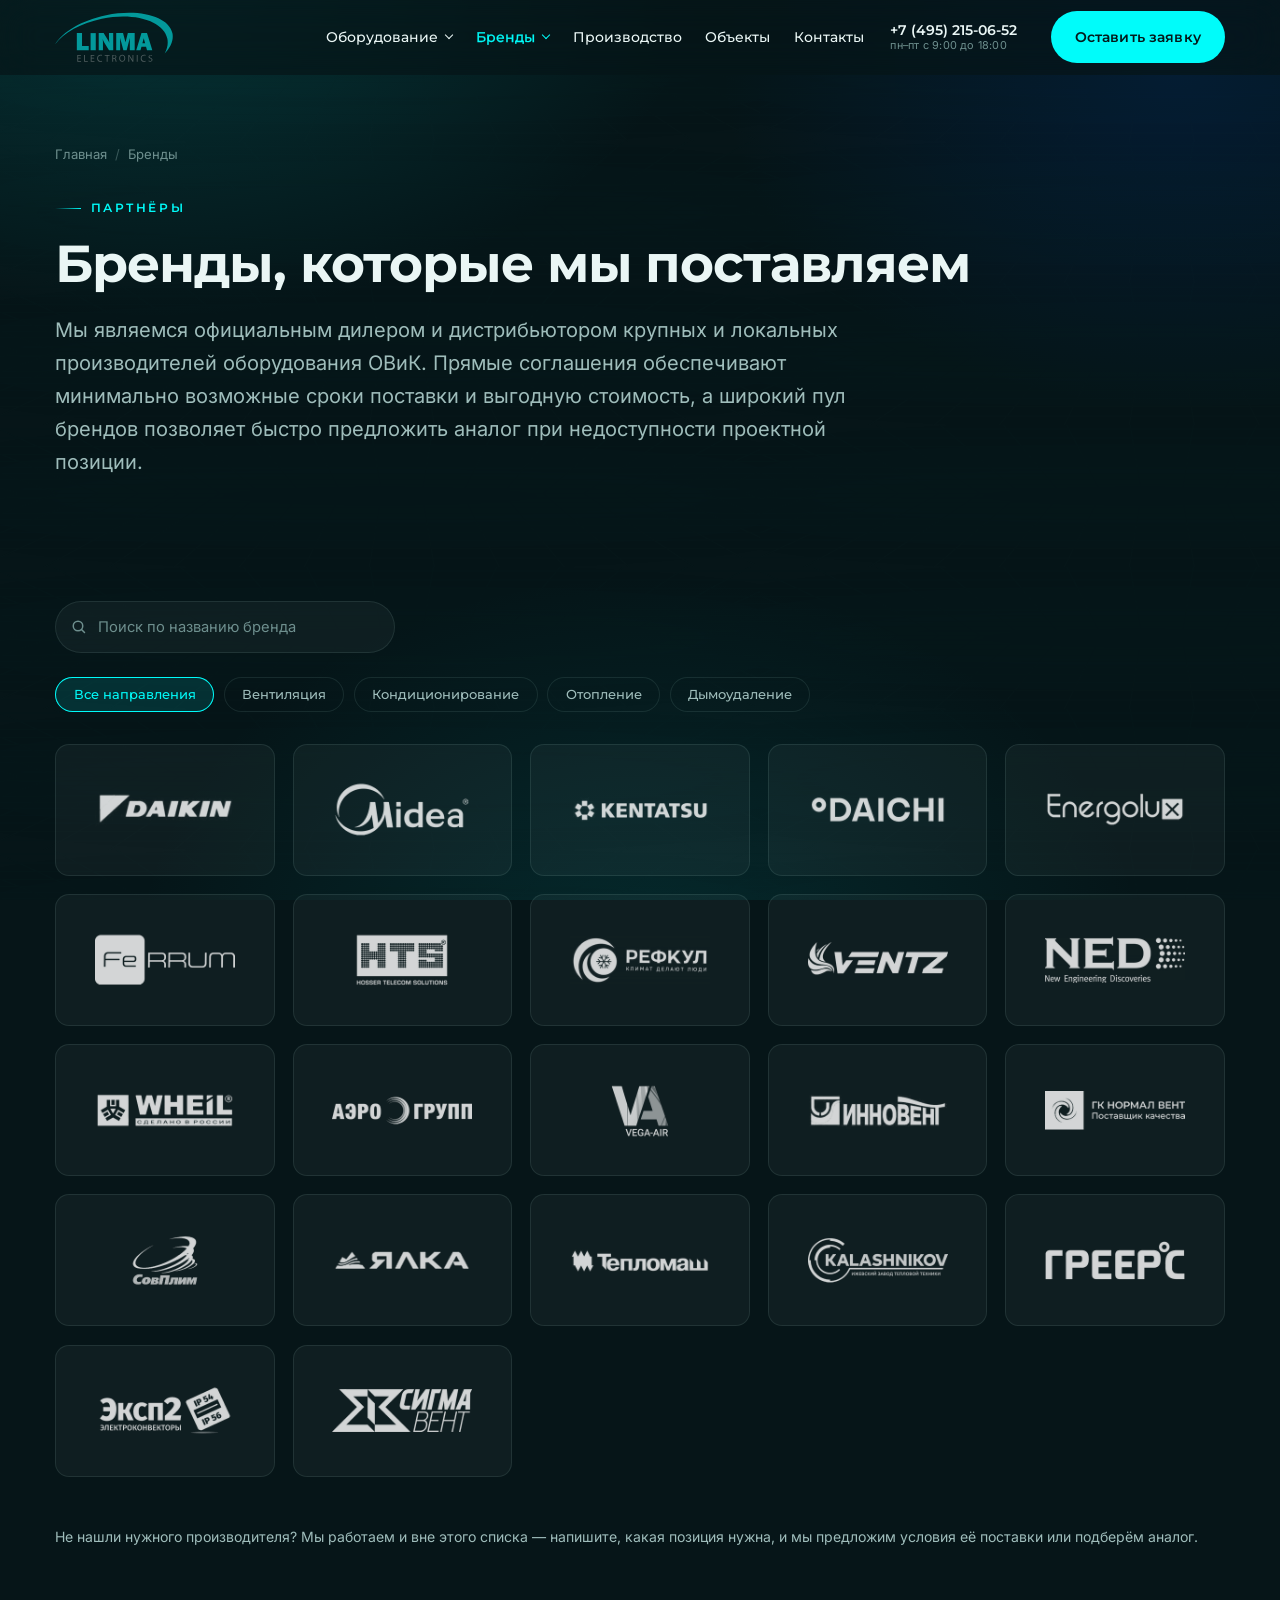
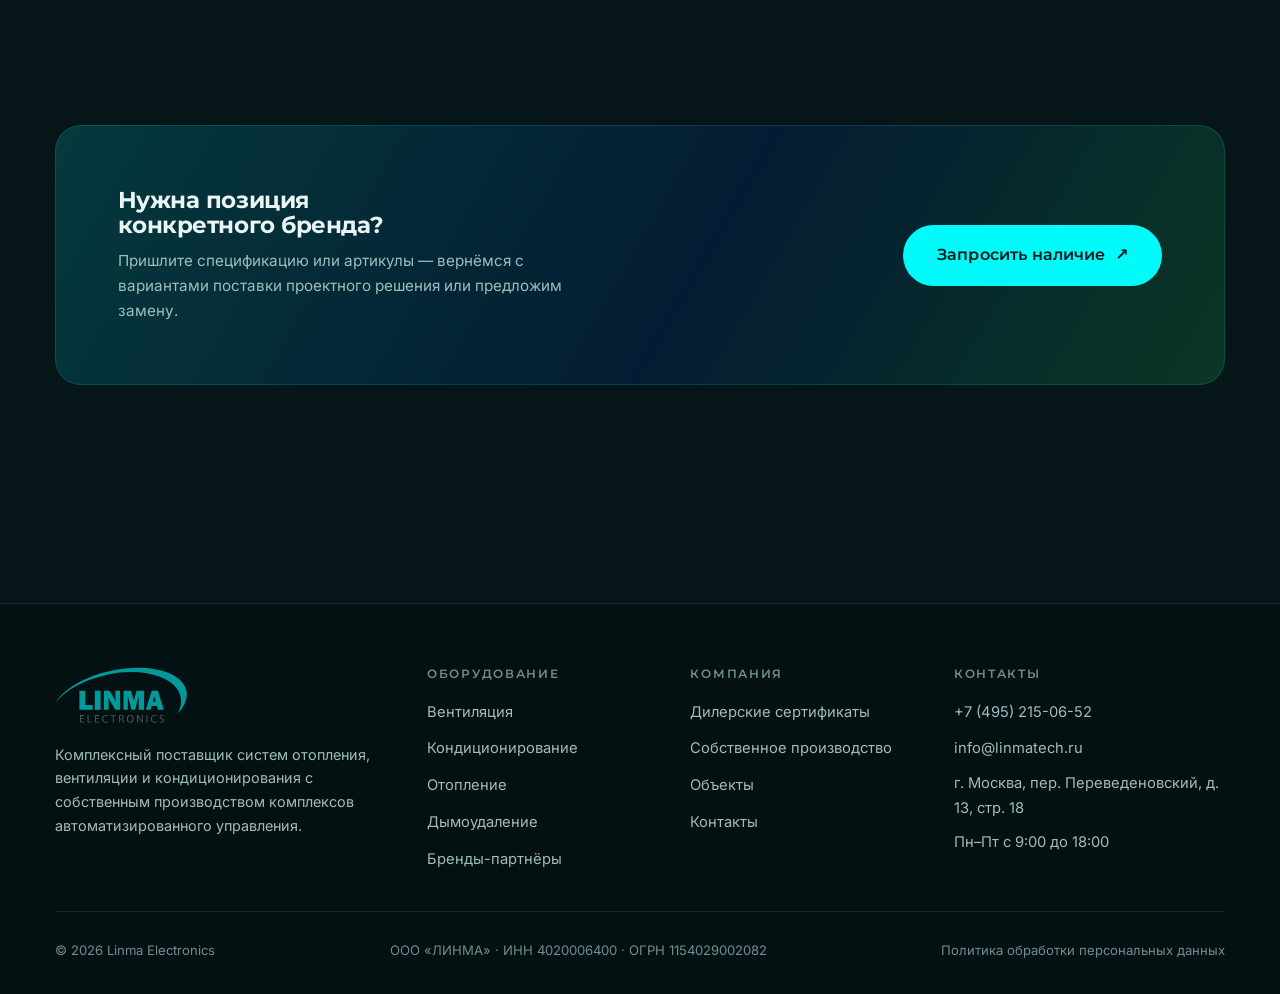
==== brands.html @ 338c271c "Статическая версия сайта Linma Electronics Сайт комплексного поставщика систем ОВиК: 12 страниц на ч" ====
<!DOCTYPE html>
<html lang="ru">
<head>
<meta charset="UTF-8">
<meta name="viewport" content="width=device-width, initial-scale=1">
<title>Бренды-партнёры — Linma Electronics</title>
<meta name="description" content="Бренды производителей оборудования отопления, вентиляции и кондиционирования, которые поставляет Linma Electronics. Прямые дистрибьюторские и дилерские соглашения, подбор аналогов.">
<meta property="og:type" content="website">
<meta property="og:title" content="Бренды-партнёры — Linma Electronics">
<meta property="og:description" content="Бренды производителей оборудования отопления, вентиляции и кондиционирования, которые поставляет Linma Electronics. Прямые дистрибьюторские и дилерские соглашения, подбор аналогов.">
<meta property="og:locale" content="ru_RU">
<link rel="canonical" href="https://linmatech.ru/brands.html">
<meta name="robots" content="index, follow, noimageindex, max-snippet:-1">
<meta name="theme-color" content="#061518">
<meta property="og:url" content="https://linmatech.ru/brands.html">
<meta property="og:site_name" content="Linma Electronics">
<meta name="twitter:card" content="summary">
<meta name="twitter:title" content="Бренды-партнёры — Linma Electronics">
<meta name="twitter:description" content="Бренды производителей оборудования отопления, вентиляции и кондиционирования, которые поставляет Linma Electronics. Прямые дистрибьюторские и дилерские соглашения, подбор аналогов.">
<link rel="icon" href="assets/img/linma-logo.svg" type="image/svg+xml">
<link rel="icon" href="assets/img/favicon-32x32.png" sizes="32x32" type="image/png">
<link rel="apple-touch-icon" href="assets/img/favicon-180x180.png">
<!-- Шрифты лежат на самом сайте: при загрузке со сторонних серверов
     страница успевала отрисоваться системным шрифтом и меню прыгало
     на 67px, когда фирменный доезжал. -->
<link rel="stylesheet" href="assets/css/fonts.css">
<link rel="stylesheet" href="assets/css/main.css">
</head>
<body data-page="brands">

<a class="skip-link" href="#main">К основному содержимому</a>

<header class="site-header">
  <div class="container header-inner">
    <a class="logo" href="index.html" aria-label="Linma Electronics — на главную">
      <img src="assets/img/linma-logo.svg" alt="Linma Electronics" width="118" height="51">
    </a>

    <nav class="nav" id="nav" aria-label="Основная навигация">
      <ul class="nav-list">
        <li class="nav-item nav-item--has-menu" data-nav="equipment ventilation conditioning heating smoke">
          <a class="nav-link" href="equipment.html">Оборудование</a>
          <div class="submenu">
            <a href="ventilation.html"><span class="num">01</span> Вентиляция</a>
            <a href="conditioning.html"><span class="num">02</span> Кондиционирование</a>
            <a href="heating.html"><span class="num">03</span> Отопление</a>
            <a href="smoke.html"><span class="num">04</span> Дымоудаление</a>
          </div>
        </li>
        <li class="nav-item nav-item--has-menu" data-nav="brands certificates">
          <a class="nav-link" href="brands.html">Бренды</a>
          <div class="submenu">
            <a href="brands.html">Бренды-партнёры</a>
            <a href="certificates.html">Дилерские сертификаты</a>
          </div>
        </li>
        <li class="nav-item" data-nav="production"><a class="nav-link" href="production.html">Производство</a></li>
        <li class="nav-item" data-nav="projects"><a class="nav-link" href="projects.html">Объекты</a></li>
        <li class="nav-item" data-nav="contacts"><a class="nav-link" href="contacts.html">Контакты</a></li>
      </ul>
      <div class="nav-mobile-cta">
        <a class="btn btn--block" href="contacts.html#request">Оставить заявку</a>
        <a class="btn btn--ghost btn--block" href="tel:+74952150652">+7 (495) 215-06-52</a>
      </div>
    </nav>

    <div class="header-actions">
      <a class="header-phone" href="tel:+74952150652">
        <span>+7 (495) 215-06-52</span>
        <small>пн–пт с&nbsp;9:00 до&nbsp;18:00</small>
      </a>
      <a class="btn" href="contacts.html#request">Оставить заявку</a>
      <button class="burger" type="button" aria-label="Открыть меню" aria-expanded="false" aria-controls="nav">
        <span></span><span></span><span></span>
      </button>
    </div>
  </div>
</header>

<main id="main">
  <section class="page-hero">
    <div class="container">
      <nav class="breadcrumbs" aria-label="Хлебные крошки">
        <ol>
          <li><a href="index.html">Главная</a></li>
          <li>Бренды</li>
        </ol>
      </nav>

      <p class="eyebrow" data-reveal>Партнёры</p>
      <h1 data-reveal="60">Бренды, которые мы поставляем</h1>
      <p class="lead" data-reveal="120">
        Мы являемся официальным дилером и дистрибьютором крупных и локальных
        производителей оборудования ОВиК. Прямые соглашения обеспечивают
        минимально возможные сроки поставки и выгодную стоимость, а широкий пул брендов
        позволяет быстро предложить аналог при недоступности проектной позиции.
      </p>
    </div>
  </section>

  <section class="section section--tight">
    <div class="container">
      <div class="search-field" data-reveal>
        <svg width="16" height="16" viewBox="0 0 16 16" fill="none" aria-hidden="true">
          <circle cx="7" cy="7" r="4.75" stroke="currentColor" stroke-width="1.5"/>
          <path d="m10.5 10.5 3 3" stroke="currentColor" stroke-width="1.5" stroke-linecap="round"/>
        </svg>
        <input type="search" placeholder="Поиск по названию бренда" aria-label="Поиск по названию бренда" data-brand-search>
      </div>

      <div class="filters" data-brand-filters data-reveal role="group" aria-label="Фильтр по направлениям"></div>

      <!-- Счётчик найденных брендов убран. Разметку под него скрипт больше
           не находит и молча пропускает: если счётчик когда-нибудь понадобится,
           достаточно вернуть сюда <strong data-brand-count>, править main.js
           не нужно. -->
      <div class="brands-grid" data-brands-grid data-reveal></div>

      <p class="text-muted mt-lg" style="font-size:.88rem;">
        Не нашли нужного производителя? Мы работаем и вне этого списка — напишите,
        какая позиция нужна, и мы предложим условия её поставки или подберём аналог.
      </p>
    </div>
  </section>

  <section class="section">
    <div class="container">
      <div class="cta-band" data-reveal>
        <div class="inner">
          <div>
            <h2>Нужна позиция конкретного бренда?</h2>
            <p>Пришлите спецификацию или артикулы — вернёмся с вариантами поставки проектного решения или предложим замену.</p>
          </div>
          <a class="btn btn--lg" href="contacts.html#request">Запросить наличие <span class="arrow">↗</span></a>
        </div>
      </div>
    </div>
  </section>

</main>

<footer class="site-footer">
  <div class="container">
    <div class="footer-grid">
      <div class="footer-brand">
        <img src="assets/img/linma-logo.svg" alt="Linma Electronics" width="132" height="57">
        <p>Комплексный поставщик систем отопления, вентиляции и кондиционирования с собственным производством комплексов автоматизированного управления.</p>
      </div>

      <div class="footer-col">
        <h4>Оборудование</h4>
        <ul>
          <li><a href="ventilation.html">Вентиляция</a></li>
          <li><a href="conditioning.html">Кондиционирование</a></li>
          <li><a href="heating.html">Отопление</a></li>
          <li><a href="smoke.html">Дымоудаление</a></li>
          <li><a href="brands.html">Бренды-партнёры</a></li>
        </ul>
      </div>

      <div class="footer-col">
        <h4>Компания</h4>
        <ul>
          <li><a href="certificates.html">Дилерские сертификаты</a></li>
          <li><a href="production.html">Собственное производство</a></li>
          <li><a href="projects.html">Объекты</a></li>
          <li><a href="contacts.html">Контакты</a></li>
        </ul>
      </div>

      <div class="footer-col">
        <h4>Контакты</h4>
        <ul>
          <li><a href="tel:+74952150652">+7 (495) 215-06-52</a></li>
          <li><a href="mailto:info@linmatech.ru">info@linmatech.ru</a></li>
          <li class="text-muted" style="font-size:.92rem;">г. Москва, пер. Переведеновский, д. 13, стр. 18</li>
          <li class="text-muted" style="font-size:.92rem;">Пн–Пт с&nbsp;9:00 до&nbsp;18:00</li>
        </ul>
      </div>
    </div>

    <div class="footer-bottom">
      <span>© <span data-year>2026</span> Linma Electronics</span>
      <span>ООО «ЛИНМА» · ИНН 4020006400 · ОГРН 1154029002082</span>
      <a href="privacy.html">Политика обработки персональных данных</a>
    </div>
  </div>
</footer>

<script src="assets/js/brands.js"></script>
<script src="assets/js/main.js" defer></script>
</body>
</html>
---- assets/css/fonts.css ----
/* ==========================================================================
   ФИРМЕННЫЕ ШРИФТЫ — на самом сайте, ничего не грузится со стороны.

   Начертания, которыми набран весь видимый при загрузке текст — меню,
   заголовки, основной текст, телефон в шапке, — вшиты прямо сюда, в base64.
   Они приходят вместе со стилями, которые браузер и так ждёт перед первой
   отрисовкой. Поэтому запасной шрифт в кадре не появляется вовсе: нечему
   мигать и нечему менять размер.

   Остальные начертания остаются отдельными файлами: их текст лежит ниже
   первого экрана, и к моменту прокрутки шрифты уже загружены.

   Файл поэтому большой (около 290 КБ). Это осознанный размен: один запрос,
   который браузер всё равно делает, вместо семи отдельных и заметной
   подмены шрифта на глазах у посетителя.

   Вшито семь начертаний: Montserrat 500/600/700 кириллица (меню, кнопки,
   заголовки), Montserrat 600/700 латиница (цифры телефона и номера
   разделов 01–04), Inter 400 кириллица и латиница (весь основной текст).
   ========================================================================== */

/* Inter 400 · cyrillic-ext */
@font-face {
  font-family: 'Inter';
  font-style: normal;
  font-weight: 400;
  font-display: swap;
  src: url('../fonts/inter-400-cyrillic-ext.woff2') format('woff2');
  unicode-range: U+0460-052F, U+1C80-1C8A, U+20B4, U+2DE0-2DFF, U+A640-A69F, U+FE2E-FE2F;
}

/* Inter 400 · cyrillic */
@font-face {
  font-family: 'Inter';
  font-style: normal;
  font-weight: 400;
  font-display: swap;
  src: url([data-uri]) format('woff2');
  unicode-range: U+0301, U+0400-045F, U+0490-0491, U+04B0-04B1, U+2116;
}

/* Inter 400 · latin-ext */
@font-face {
  font-family: 'Inter';
  font-style: normal;
  font-weight: 400;
  font-display: swap;
  src: url('../fonts/inter-400-latin-ext.woff2') format('woff2');
  unicode-range: U+0100-02BA, U+02BD-02C5, U+02C7-02CC, U+02CE-02D7, U+02DD-02FF, U+0304, U+0308, U+0329, U+1D00-1DBF, U+1E00-1E9F, U+1EF2-1EFF, U+2020, U+20A0-20AB, U+20AD-20C0, U+2113, U+2C60-2C7F, U+A720-A7FF;
}

/* Inter 400 · latin */
@font-face {
  font-family: 'Inter';
  font-style: normal;
  font-weight: 400;
  font-display: swap;
  src: url([data-uri]) format('woff2');
  unicode-range: U+0000-00FF, U+0131, U+0152-0153, U+02BB-02BC, U+02C6, U+02DA, U+02DC, U+0304, U+0308, U+0329, U+2000-206F, U+20AC, U+2122, U+2191, U+2193, U+2212, U+2215, U+FEFF, U+FFFD;
}

/* Inter 500 · cyrillic-ext */
@font-face {
  font-family: 'Inter';
  font-style: normal;
  font-weight: 500;
  font-display: swap;
  src: url('../fonts/inter-500-cyrillic-ext.woff2') format('woff2');
  unicode-range: U+0460-052F, U+1C80-1C8A, U+20B4, U+2DE0-2DFF, U+A640-A69F, U+FE2E-FE2F;
}

/* Inter 500 · cyrillic */
@font-face {
  font-family: 'Inter';
  font-style: normal;
  font-weight: 500;
  font-display: swap;
  src: url('../fonts/inter-500-cyrillic.woff2') format('woff2');
  unicode-range: U+0301, U+0400-045F, U+0490-0491, U+04B0-04B1, U+2116;
}

/* Inter 500 · latin-ext */
@font-face {
  font-family: 'Inter';
  font-style: normal;
  font-weight: 500;
  font-display: swap;
  src: url('../fonts/inter-500-latin-ext.woff2') format('woff2');
  unicode-range: U+0100-02BA, U+02BD-02C5, U+02C7-02CC, U+02CE-02D7, U+02DD-02FF, U+0304, U+0308, U+0329, U+1D00-1DBF, U+1E00-1E9F, U+1EF2-1EFF, U+2020, U+20A0-20AB, U+20AD-20C0, U+2113, U+2C60-2C7F, U+A720-A7FF;
}

/* Inter 500 · latin */
@font-face {
  font-family: 'Inter';
  font-style: normal;
  font-weight: 500;
  font-display: swap;
  src: url('../fonts/inter-500-latin.woff2') format('woff2');
  unicode-range: U+0000-00FF, U+0131, U+0152-0153, U+02BB-02BC, U+02C6, U+02DA, U+02DC, U+0304, U+0308, U+0329, U+2000-206F, U+20AC, U+2122, U+2191, U+2193, U+2212, U+2215, U+FEFF, U+FFFD;
}

/* Inter 600 · cyrillic-ext */
@font-face {
  font-family: 'Inter';
  font-style: normal;
  font-weight: 600;
  font-display: swap;
  src: url('../fonts/inter-600-cyrillic-ext.woff2') format('woff2');
  unicode-range: U+0460-052F, U+1C80-1C8A, U+20B4, U+2DE0-2DFF, U+A640-A69F, U+FE2E-FE2F;
}

/* Inter 600 · cyrillic */
@font-face {
  font-family: 'Inter';
  font-style: normal;
  font-weight: 600;
  font-display: swap;
  src: url('../fonts/inter-600-cyrillic.woff2') format('woff2');
  unicode-range: U+0301, U+0400-045F, U+0490-0491, U+04B0-04B1, U+2116;
}

/* Inter 600 · latin-ext */
@font-face {
  font-family: 'Inter';
  font-style: normal;
  font-weight: 600;
  font-display: swap;
  src: url('../fonts/inter-600-latin-ext.woff2') format('woff2');
  unicode-range: U+0100-02BA, U+02BD-02C5, U+02C7-02CC, U+02CE-02D7, U+02DD-02FF, U+0304, U+0308, U+0329, U+1D00-1DBF, U+1E00-1E9F, U+1EF2-1EFF, U+2020, U+20A0-20AB, U+20AD-20C0, U+2113, U+2C60-2C7F, U+A720-A7FF;
}

/* Inter 600 · latin */
@font-face {
  font-family: 'Inter';
  font-style: normal;
  font-weight: 600;
  font-display: swap;
  src: url('../fonts/inter-600-latin.woff2') format('woff2');
  unicode-range: U+0000-00FF, U+0131, U+0152-0153, U+02BB-02BC, U+02C6, U+02DA, U+02DC, U+0304, U+0308, U+0329, U+2000-206F, U+20AC, U+2122, U+2191, U+2193, U+2212, U+2215, U+FEFF, U+FFFD;
}

/* Montserrat 500 · cyrillic-ext */
@font-face {
  font-family: 'Montserrat';
  font-style: normal;
  font-weight: 500;
  font-display: swap;
  src: url('../fonts/montserrat-500-cyrillic-ext.woff2') format('woff2');
  unicode-range: U+0460-052F, U+1C80-1C8A, U+20B4, U+2DE0-2DFF, U+A640-A69F, U+FE2E-FE2F;
}

/* Montserrat 500 · cyrillic */
@font-face {
  font-family: 'Montserrat';
  font-style: normal;
  font-weight: 500;
  font-display: swap;
  src: url([data-uri]) format('woff2');
  unicode-range: U+0301, U+0400-045F, U+0490-0491, U+04B0-04B1, U+2116;
}

/* Montserrat 500 · latin-ext */
@font-face {
  font-family: 'Montserrat';
  font-style: normal;
  font-weight: 500;
  font-display: swap;
  src: url('../fonts/montserrat-500-latin-ext.woff2') format('woff2');
  unicode-range: U+0100-02BA, U+02BD-02C5, U+02C7-02CC, U+02CE-02D7, U+02DD-02FF, U+0304, U+0308, U+0329, U+1D00-1DBF, U+1E00-1E9F, U+1EF2-1EFF, U+2020, U+20A0-20AB, U+20AD-20C0, U+2113, U+2C60-2C7F, U+A720-A7FF;
}

/* Montserrat 500 · latin */
@font-face {
  font-family: 'Montserrat';
  font-style: normal;
  font-weight: 500;
  font-display: swap;
  src: url('../fonts/montserrat-500-latin.woff2') format('woff2');
  unicode-range: U+0000-00FF, U+0131, U+0152-0153, U+02BB-02BC, U+02C6, U+02DA, U+02DC, U+0304, U+0308, U+0329, U+2000-206F, U+20AC, U+2122, U+2191, U+2193, U+2212, U+2215, U+FEFF, U+FFFD;
}

/* Montserrat 600 · cyrillic-ext */
@font-face {
  font-family: 'Montserrat';
  font-style: normal;
  font-weight: 600;
  font-display: swap;
  src: url('../fonts/montserrat-600-cyrillic-ext.woff2') format('woff2');
  unicode-range: U+0460-052F, U+1C80-1C8A, U+20B4, U+2DE0-2DFF, U+A640-A69F, U+FE2E-FE2F;
}

/* Montserrat 600 · cyrillic */
@font-face {
  font-family: 'Montserrat';
  font-style: normal;
  font-weight: 600;
  font-display: swap;
  src: url([data-uri]) format('woff2');
  unicode-range: U+0301, U+0400-045F, U+0490-0491, U+04B0-04B1, U+2116;
}

/* Montserrat 600 · latin-ext */
@font-face {
  font-family: 'Montserrat';
  font-style: normal;
  font-weight: 600;
  font-display: swap;
  src: url('../fonts/montserrat-600-latin-ext.woff2') format('woff2');
  unicode-range: U+0100-02BA, U+02BD-02C5, U+02C7-02CC, U+02CE-02D7, U+02DD-02FF, U+0304, U+0308, U+0329, U+1D00-1DBF, U+1E00-1E9F, U+1EF2-1EFF, U+2020, U+20A0-20AB, U+20AD-20C0, U+2113, U+2C60-2C7F, U+A720-A7FF;
}

/* Montserrat 600 · latin */
@font-face {
  font-family: 'Montserrat';
  font-style: normal;
  font-weight: 600;
  font-display: swap;
  src: url([data-uri]) format('woff2');
  unicode-range: U+0000-00FF, U+0131, U+0152-0153, U+02BB-02BC, U+02C6, U+02DA, U+02DC, U+0304, U+0308, U+0329, U+2000-206F, U+20AC, U+2122, U+2191, U+2193, U+2212, U+2215, U+FEFF, U+FFFD;
}

/* Montserrat 700 · cyrillic-ext */
@font-face {
  font-family: 'Montserrat';
  font-style: normal;
  font-weight: 700;
  font-display: swap;
  src: url('../fonts/montserrat-700-cyrillic-ext.woff2') format('woff2');
  unicode-range: U+0460-052F, U+1C80-1C8A, U+20B4, U+2DE0-2DFF, U+A640-A69F, U+FE2E-FE2F;
}

/* Montserrat 700 · cyrillic */
@font-face {
  font-family: 'Montserrat';
  font-style: normal;
  font-weight: 700;
  font-display: swap;
  src: url([data-uri]) format('woff2');
  unicode-range: U+0301, U+0400-045F, U+0490-0491, U+04B0-04B1, U+2116;
}

/* Montserrat 700 · latin-ext */
@font-face {
  font-family: 'Montserrat';
  font-style: normal;
  font-weight: 700;
  font-display: swap;
  src: url('../fonts/montserrat-700-latin-ext.woff2') format('woff2');
  unicode-range: U+0100-02BA, U+02BD-02C5, U+02C7-02CC, U+02CE-02D7, U+02DD-02FF, U+0304, U+0308, U+0329, U+1D00-1DBF, U+1E00-1E9F, U+1EF2-1EFF, U+2020, U+20A0-20AB, U+20AD-20C0, U+2113, U+2C60-2C7F, U+A720-A7FF;
}

/* Montserrat 700 · latin */
@font-face {
  font-family: 'Montserrat';
  font-style: normal;
  font-weight: 700;
  font-display: swap;
  src: url('[data-uri]') format('woff2');
  unicode-range: U+0000-00FF, U+0131, U+0152-0153, U+02BB-02BC, U+02C6, U+02DA, U+02DC, U+0304, U+0308, U+0329, U+2000-206F, U+20AC, U+2122, U+2191, U+2193, U+2212, U+2215, U+FEFF, U+FFFD;
}
---- assets/css/main.css ----
/* ==========================================================================
   Linma Electronics — дизайн-система
   Палитра: тёмно-бирюзовая база + циан текущего сайта + зелёный акцент
   из презентации. Правки цветов и отступов делаются только в :root.
   ========================================================================== */

:root {
  /* Фон и поверхности */
  --bg:            #061518;
  --bg-2:          #08201F;
  --bg-3:          #0A2827;
  --surface:       rgba(14, 42, 43, .66);
  --surface-solid: #0E2A2B;
  --surface-2:     #123634;

  /* Акценты */
  --accent:        #00FCFA;   /* циан текущего сайта */
  --brand:         #03999B;   /* бирюза логотипа */
  --brand-soft:    #1E9B96;
  --green:         #2BE86A;   /* индикаторы из презентации */
  --blue:          #003796;

  /* Текст */
  --text:          #EAF6F5;
  --text-muted:    #9FBDBB;
  --text-dim:      #6E8F8E;

  /* Линии */
  --line:          rgba(0, 252, 250, .14);
  --line-soft:     rgba(154, 200, 198, .12);

  /* Типографика */
  --font-head: "Montserrat", "Segoe UI", system-ui, sans-serif;
  --font-body: "Inter", "Segoe UI", system-ui, sans-serif;

  /* Верхняя граница подобрана так, чтобы «кондиционирования» — самое длинное
     слово заголовка — помещалось в текстовую колонку героя на любой ширине.
     Колонка сузилась ради крупного логотипа, поэтому и кегль ниже. */
  --fs-hero:  clamp(1.65rem, .8rem + 2.5vw, 2.9rem);
  --fs-h1:    clamp(1.6rem, 1rem + 2.8vw, 3.5rem);
  --fs-h2:    clamp(1.45rem, 1rem + 2vw, 2.75rem);
  --fs-h3:    clamp(1.08rem, .95rem + .58vw, 1.42rem);
  --fs-lead:  clamp(1rem, .95rem + .38vw, 1.25rem);

  /* Ритм */
  --container: 1240px;
  --gutter: clamp(1.15rem, .6rem + 2vw, 2.5rem);
  --section-y: clamp(3.75rem, 2rem + 6vw, 8rem);
  --radius:    18px;
  --radius-lg: 26px;

  --shadow: 0 26px 60px -28px rgba(0, 0, 0, .85);
  --ease: cubic-bezier(.22, .68, .36, 1);
}

/* --------------------------------------------------------------- Базовое */

*, *::before, *::after { box-sizing: border-box; }

html {
  scroll-behavior: smooth;
  scroll-padding-top: 96px;
  -webkit-text-size-adjust: 100%;
}

body {
  margin: 0;
  background: var(--bg);
  color: var(--text);
  font-family: var(--font-body);
  font-size: 1rem;
  line-height: 1.65;
  overflow-x: hidden;
  -webkit-font-smoothing: antialiased;
}

/* Фоновая графика печатной платы + мягкие свечения */
body::before {
  content: "";
  position: fixed;
  inset: 0;
  z-index: -2;
  background:
    radial-gradient(900px 600px at 12% -6%,  rgba(3, 153, 155, .26), transparent 62%),
    radial-gradient(760px 560px at 92% 8%,   rgba(0, 55, 150, .22),  transparent 60%),
    radial-gradient(820px 640px at 50% 108%, rgba(3, 153, 155, .16), transparent 62%),
    var(--bg);
}

body::after {
  content: "";
  position: fixed;
  inset: 0;
  z-index: -1;
  pointer-events: none;
  background: url("../img/bg-circuit.svg") repeat 0 0 / 760px auto;
  opacity: .06;
}

img, svg, video { max-width: 100%; display: block; }
img { height: auto; }

a { color: var(--accent); text-decoration: none; transition: color .2s var(--ease); }
a:hover { color: var(--text); }

h1, h2, h3, h4 {
  font-family: var(--font-head);
  font-weight: 700;
  line-height: 1.12;
  letter-spacing: -.02em;
  margin: 0 0 .6em;
  text-wrap: balance;
}

/* Аварийная сетка для длинных русских слов («кондиционирования»):
   только на узких экранах, иначе balance начинает рвать слова на десктопе. */
@media (max-width: 560px) {
  h1, h2, h3, h4 {
    text-wrap: normal;
    overflow-wrap: break-word;
  }
}

p { margin: 0 0 1.1em; }
p:last-child { margin-bottom: 0; }

ul, ol { margin: 0; padding: 0; list-style: none; }

:focus-visible {
  outline: 2px solid var(--accent);
  outline-offset: 3px;
  border-radius: 6px;
}

.visually-hidden {
  position: absolute !important;
  width: 1px; height: 1px;
  margin: -1px; padding: 0;
  overflow: hidden;
  clip: rect(0 0 0 0);
  white-space: nowrap;
}

.skip-link {
  position: absolute;
  top: -100px; left: 1rem;
  z-index: 200;
  padding: .7rem 1.2rem;
  background: var(--accent);
  color: #04191A;
  font-weight: 600;
  border-radius: 10px;
}
.skip-link:focus { top: 1rem; }

/* ---------------------------------------------------------- Раскладка */

.container {
  width: 100%;
  max-width: var(--container);
  margin-inline: auto;
  padding-inline: var(--gutter);
}

.section { padding-block: var(--section-y); position: relative; }
.section--tight { padding-block: clamp(2.5rem, 1.5rem + 3.5vw, 4.5rem); }

.section-head { max-width: 62ch; margin-bottom: clamp(2rem, 1.2rem + 2.4vw, 3.5rem); }
.section-head--center { margin-inline: auto; text-align: center; }
.section-head h2 { font-size: var(--fs-h2); margin-bottom: .5em; }
.section-head p { color: var(--text-muted); font-size: var(--fs-lead); }

/* Подзаголовок-перечисление: под «Типы оборудования» и под «Что мы
   производим». Это список, а не проза, и в обычной мере в 62 знака он
   рвался на три строки с обрывком в конце. Расширяем строку до 910px:
   при ней вентиляция и кондиционирование укладываются в две строки,
   отопление, дымоудаление и номенклатура производства — тоже (последняя
   от 700px и шире; ниже в две строки она физически не помещается).
   Заголовок оставляем в прежней мере, иначе он растянется на всю ширину. */
.section-head--list { max-width: 910px; }
.section-head--list h2 { max-width: 62ch; }

/* Для длинного пояснения под заголовком. Абзац в 62 знака разворачивался
   в четыре строки и отодвигал содержимое секции от её названия. Строка
   шире, кегль чуть ниже заголовочного лида, отступ снизу меньше — блок
   становится компактнее, а текст читается как подзаголовок, а не как
   самостоятельный абзац. */
.section-head--lede {
  max-width: 76ch;
  margin-bottom: clamp(1.6rem, 1.1rem + 1.6vw, 2.4rem);
}
.section-head--lede > p:not(.eyebrow) {
  font-size: clamp(.98rem, .93rem + .3vw, 1.14rem);
  line-height: 1.62;
  max-width: 68ch;
}

.eyebrow {
  display: inline-flex;
  align-items: center;
  gap: .6rem;
  margin-bottom: 1.1rem;
  font-family: var(--font-head);
  font-size: .72rem;
  font-weight: 600;
  letter-spacing: .22em;
  text-transform: uppercase;
  color: var(--accent);
}
/* Наднадпись почти всегда лежит внутри .section-head, а тамошнее правило
   `.section-head p` перебивает .eyebrow по специфичности — наднадписи
   набирались кеглем и цветом лида. Возвращаем им собственные значения. */
.section-head .eyebrow { font-size: .72rem; color: var(--accent); }

.eyebrow::before {
  content: "";
  width: 26px; height: 1px;
  background: linear-gradient(90deg, transparent, var(--accent));
}
.section-head--center .eyebrow::after {
  content: "";
  width: 26px; height: 1px;
  background: linear-gradient(90deg, var(--accent), transparent);
}

.grid { display: grid; gap: clamp(1rem, .6rem + 1.2vw, 1.75rem); }
.grid--2 { grid-template-columns: repeat(auto-fit, minmax(300px, 1fr)); }
.grid--3 { grid-template-columns: repeat(auto-fit, minmax(280px, 1fr)); }
.grid--4 { grid-template-columns: repeat(auto-fit, minmax(270px, 1fr)); }
/* auto-fit не обещает ровно четыре колонки: не хватает буквально десятка
   пикселей — и четвёртая карточка уезжает на вторую строку, что читается
   как ошибка вёрстки. Начиная с 1200px колонки задаём жёстко. Порог именно
   такой, потому что ниже в карточку перестаёт помещаться в одну строку
   самое длинное слово заголовка — «Кондиционирование». */
@media (min-width: 1200px) {
  .grid--4 { grid-template-columns: repeat(4, minmax(0, 1fr)); }
}

/* ------------------------------------------------------------- Кнопки */

.btn {
  --btn-bg: var(--accent);
  --btn-fg: #04191A;
  display: inline-flex;
  align-items: center;
  justify-content: center;
  gap: .6rem;
  padding: .95rem 1.7rem;
  border: 0;
  border-radius: 999px;
  background: var(--btn-bg);
  color: var(--btn-fg);
  font-family: var(--font-head);
  font-size: .92rem;
  font-weight: 600;
  letter-spacing: .01em;
  cursor: pointer;
  white-space: nowrap;
  max-width: 100%;
  transition: transform .22s var(--ease), box-shadow .22s var(--ease), background .22s var(--ease), color .22s var(--ease);
}

/* На узких экранах длинные подписи («Подробнее о комплексной поставке»)
   не помещаются в строку — разрешаем перенос. */
@media (max-width: 520px) {
  .btn { white-space: normal; text-align: center; }
}
.btn:hover {
  color: var(--btn-fg);
  transform: translateY(-2px);
  box-shadow: 0 14px 34px -14px rgba(0, 252, 250, .6);
}
.btn:active { transform: translateY(0); }

.btn--ghost {
  --btn-bg: transparent;
  --btn-fg: var(--text);
  box-shadow: inset 0 0 0 1px var(--line);
}
.btn--ghost:hover {
  --btn-fg: var(--accent);
  box-shadow: inset 0 0 0 1px var(--accent), 0 14px 34px -20px rgba(0, 252, 250, .5);
}

.btn--green { --btn-bg: var(--green); }
.btn--green:hover { box-shadow: 0 14px 34px -14px rgba(43, 232, 106, .55); }

.btn--lg { padding: 1.1rem 2.1rem; font-size: 1rem; }
/* Для кнопок внутри карточек: обычная перевешивает содержимое карточки */
.btn--sm { padding: .68rem 1.25rem; font-size: .85rem; }
.btn--block { width: 100%; }

.btn .arrow { transition: transform .22s var(--ease); }
.btn:hover .arrow { transform: translate(3px, -3px); }

/* Текстовая ссылка со стрелкой */
.link-arrow {
  display: inline-flex;
  align-items: center;
  gap: .5rem;
  font-family: var(--font-head);
  font-size: .88rem;
  font-weight: 600;
  letter-spacing: .02em;
}
.link-arrow svg { transition: transform .22s var(--ease); }
.link-arrow:hover svg { transform: translateX(4px); }

/* ---------------------------------------------------- Карточка-стекло */

.card {
  /* Подсветка следует за курсором: координаты подставляет main.js.
     Пока указателя нет, пятно уведено за пределы карточки и невидимо.
     Это фоновый слой, а не отдельный элемент, — он не перекрывает текст. */
  --spot-x: -400px;
  --spot-y: -400px;
  --spot: radial-gradient(260px circle at var(--spot-x) var(--spot-y),
            rgba(0, 252, 250, .17), rgba(43, 232, 106, .07) 42%, transparent 68%);

  position: relative;
  padding: clamp(1.4rem, 1rem + 1.2vw, 2.1rem);
  border-radius: var(--radius);
  background: var(--spot), linear-gradient(160deg, var(--surface-solid), rgba(6, 21, 24, .82));
  backdrop-filter: blur(14px);
  -webkit-backdrop-filter: blur(14px);
  overflow: hidden;
  transition: transform .3s var(--ease), box-shadow .3s var(--ease);
}
/* Градиентная рамка в 1px */
.card::before {
  content: "";
  position: absolute;
  inset: 0;
  border-radius: inherit;
  padding: 1px;
  background: linear-gradient(150deg, rgba(0, 252, 250, .42), rgba(0, 252, 250, .06) 42%, transparent 72%);
  -webkit-mask: linear-gradient(#000 0 0) content-box, linear-gradient(#000 0 0);
  -webkit-mask-composite: xor;
          mask-composite: exclude;
  pointer-events: none;
  transition: opacity .3s var(--ease);
}
.card:hover { transform: translateY(-5px); box-shadow: var(--shadow); }

/* Кромка карточки разгорается под курсором — вместе с бегущей подсветкой
   это и даёт ощущение перехода с карточки на карточку. */
.card:hover::before {
  background: linear-gradient(150deg, rgba(0, 252, 250, .8), rgba(0, 252, 250, .18) 45%, rgba(43, 232, 106, .1) 75%);
}

/* Заголовки внутри карточек живут в узких колонках: длинные слова
   («Кондиционирование», «Дымоудаление») переносим, а не обрезаем. */
.card h3 {
  text-wrap: normal;
  overflow-wrap: break-word;
  hyphens: auto;
}

/* Пульсирующий индикатор — калька с карточек 01–04 в презентации */
.dot {
  position: relative;
  width: 14px; height: 14px;
  flex: none;
  border-radius: 50%;
  background: var(--green);
  box-shadow: 0 0 0 5px rgba(43, 232, 106, .18), 0 0 22px 4px rgba(43, 232, 106, .55);
}
.dot::after {
  content: "";
  position: absolute;
  inset: -5px;
  border-radius: 50%;
  border: 1px solid rgba(43, 232, 106, .55);
  animation: pulse 2.6s var(--ease) infinite;
}
@keyframes pulse {
  0%   { transform: scale(.8); opacity: .9; }
  70%  { transform: scale(2.1); opacity: 0; }
  100% { transform: scale(2.1); opacity: 0; }
}

/* ------------------------------------------------------------- Шапка */

.site-header {
  position: sticky;
  top: 0;
  z-index: 100;
  background: rgba(6, 21, 24, .72);
  border-bottom: 1px solid transparent;
  transition: border-color .25s var(--ease), background .25s var(--ease);
}
/* Размытие живёт на псевдоэлементе, а не на самой шапке. Причина не
   декоративная: backdrop-filter делает элемент содержащим блоком для
   потомков с position: fixed. Пока он стоял на .site-header, мобильное
   меню (position: fixed; inset: 74px 0 0) отсчитывалось не от окна,
   а от шапки высотой 75px — и раскрывалось в полоску высотой 72px
   под ней, то есть визуально не открывалось вовсе. */
.site-header::before {
  content: "";
  position: absolute;
  inset: 0;
  z-index: -1;
  backdrop-filter: blur(18px);
  -webkit-backdrop-filter: blur(18px);
  pointer-events: none;
}
.site-header.is-stuck {
  border-bottom-color: var(--line-soft);
  background: rgba(6, 21, 24, .92);
}

.header-inner {
  display: flex;
  align-items: center;
  /* Плотность подобрана так, чтобы логотип, меню, телефон и кнопка
     помещались в контентную колонку (1240px) и не выбивались из неё. */
  gap: clamp(1rem, .4rem + 1.1vw, 1.6rem);
  min-height: 74px;
}

.logo { flex: none; display: flex; align-items: center; }
.logo img { width: 118px; height: auto; }

/* Разрядка и кегль были ужаты под шесть пунктов меню. После того как
   «Комплексная поставка» уехала, в строке освободилось место — возвращаем
   нормальные значения. Замеры: шапка с телефоном требует ~1020px, без
   телефона ~875px, отсюда и пороги в медиа-запросах ниже. */
.nav { margin-left: auto; }
.nav-list { display: flex; align-items: center; gap: clamp(.5rem, .15rem + .8vw, 1.25rem); }

.nav-link {
  display: inline-flex;
  align-items: center;
  gap: .35rem;
  padding: .55rem .35rem;
  color: var(--text);
  font-family: var(--font-head);
  font-size: .86rem;
  font-weight: 500;
  white-space: nowrap;
}
.nav-link:hover, .nav-item.is-current > .nav-link { color: var(--accent); }
/* Текущий раздел выделяем цветом и лёгким утолщением штриха.
   Именно штрихом, а не font-weight: полужирное начертание шире обычного,
   из-за него строка меню меняла ширину от страницы к странице и пункты
   переезжали на 1–2px при каждом переходе. Обводка в четверть пикселя
   даёт ту же плотность, не трогая ширину букв. */
.nav-item.is-current > .nav-link { -webkit-text-stroke: .25px currentColor; }

.nav-item { position: relative; }
.nav-item--has-menu > .nav-link::after {
  content: "";
  width: 6px; height: 6px;
  margin-left: .15rem;
  border-right: 1.5px solid currentColor;
  border-bottom: 1.5px solid currentColor;
  transform: translateY(-2px) rotate(45deg);
  transition: transform .22s var(--ease);
}
.nav-item--has-menu:hover > .nav-link::after,
.nav-item--has-menu:focus-within > .nav-link::after { transform: translateY(1px) rotate(225deg); }

.submenu {
  position: absolute;
  top: calc(100% + 10px);
  left: 50%;
  min-width: 264px;
  padding: .5rem;
  border-radius: 16px;
  background: rgba(10, 34, 35, .97);
  box-shadow: inset 0 0 0 1px var(--line-soft), var(--shadow);
  backdrop-filter: blur(18px);
  opacity: 0;
  visibility: hidden;
  transform: translate(-50%, -8px);
  transition: opacity .22s var(--ease), transform .22s var(--ease), visibility .22s;
}
.nav-item--has-menu:hover .submenu,
.nav-item--has-menu:focus-within .submenu {
  opacity: 1;
  visibility: visible;
  transform: translate(-50%, 0);
}
.submenu a {
  display: flex;
  align-items: baseline;
  gap: .7rem;
  padding: .6rem .8rem;
  border-radius: 10px;
  color: var(--text);
  font-size: .88rem;
  transition: background .18s var(--ease), color .18s var(--ease);
}
.submenu a:hover { background: rgba(0, 252, 250, .08); color: var(--accent); }
.submenu .num {
  font-family: var(--font-head);
  font-size: .7rem;
  font-weight: 700;
  color: var(--green);
  letter-spacing: .08em;
}

.header-actions { display: flex; align-items: center; gap: .9rem; flex: none; }
.header-actions .btn { padding: .88rem 1.5rem; font-size: .87rem; }

.header-phone {
  display: flex;
  flex-direction: column;
  line-height: 1.25;
  color: var(--text);
  font-family: var(--font-head);
  font-size: .9rem;
  font-weight: 600;
  white-space: nowrap;
  /* Меню прижато вправо (margin-left: auto), поэтому его положение зависит
     от ширины этого блока. А она чуть плавает: цифры телефона и часов
     набраны латинским набором шрифта, и пока он грузится, строка занимает
     143px вместо 141,8px — меню съезжает на пиксель.

     Замеры обоих состояний: фирменный 141,8px, запасной 143px. Берём
     большее с запасом, чтобы ширина не менялась ни при каком раскладе. */
  min-width: 146px;
}
.header-phone small {
  font-family: var(--font-body);
  font-size: .68rem;
  font-weight: 400;
  color: var(--text-dim);
  letter-spacing: .02em;
}
.header-phone:hover { color: var(--accent); }

.burger {
  display: none;
  width: 44px; height: 44px;
  padding: 0;
  border: 0;
  border-radius: 12px;
  background: transparent;
  box-shadow: inset 0 0 0 1px var(--line-soft);
  cursor: pointer;
}
.burger span {
  display: block;
  width: 18px; height: 1.5px;
  margin: 4px auto;
  background: var(--text);
  transition: transform .25s var(--ease), opacity .25s var(--ease);
}
.burger[aria-expanded="true"] span:nth-child(1) { transform: translateY(5.5px) rotate(45deg); }
.burger[aria-expanded="true"] span:nth-child(2) { opacity: 0; }
.burger[aria-expanded="true"] span:nth-child(3) { transform: translateY(-5.5px) rotate(-45deg); }

/* Телефон в шапке уходит первым: без него меню помещается в строку почти
   до планшетной ширины. Пороги выставлены по замерам, а не на глаз: шапке
   с телефоном нужно около 1020px, без телефона — около 875px. */
@media (max-width: 1119px) {
  .header-phone { display: none; }
}

@media (max-width: 999px) {
  .burger { display: block; order: 3; }
  .header-phone { display: none; }
  .header-actions .btn { display: none; }

  .nav {
    position: fixed;
    inset: 74px 0 0;
    margin: 0;
    padding: 1.5rem var(--gutter) 3rem;
    background: rgba(6, 21, 24, .98);
    backdrop-filter: blur(20px);
    overflow-y: auto;
    opacity: 0;
    visibility: hidden;
    transform: translateY(-10px);
    transition: opacity .25s var(--ease), transform .25s var(--ease), visibility .25s;
  }
  .nav.is-open { opacity: 1; visibility: visible; transform: translateY(0); }

  .nav-list { flex-direction: column; align-items: stretch; gap: 0; }
  .nav-item { border-bottom: 1px solid var(--line-soft); }
  .nav-link { padding: 1rem .2rem; font-size: 1.05rem; justify-content: space-between; }

  /* Здесь подменю — не выпадающая карточка, а просто вложенный список.
     Селекторы с :hover и :focus-within повторены намеренно: медиа-запрос
     специфичность не повышает, и без них десктопное правило
     «.nav-item--has-menu:focus-within .submenu» перебивало сброс. После
     тапа пункт остаётся в фокусе — его подменю уезжало на половину своей
     ширины влево и обрезалось краем экрана, а у соседнего пункта, который
     фокуса не получал, всё было нормально. */
  .submenu,
  .nav-item--has-menu:hover .submenu,
  .nav-item--has-menu:focus-within .submenu {
    position: static;
    left: auto;
    min-width: 0;
    padding: 0 0 .8rem;
    background: none;
    box-shadow: none;
    backdrop-filter: none;
    -webkit-backdrop-filter: none;
    opacity: 1;
    visibility: visible;
    transform: none;
    display: none;
  }
  .nav-item--has-menu.is-open .submenu,
  .nav-item--has-menu.is-open:hover .submenu,
  .nav-item--has-menu.is-open:focus-within .submenu { display: block; }

  /* Пункты подменю крупнее и во всю ширину: на телефоне это обычные
     ссылки, по которым надо попадать пальцем, а не строки выпадашки. */
  .submenu a { padding: .7rem .2rem; font-size: .98rem; gap: .6rem; }
  .submenu .num { font-size: .78rem; }

  /* Стрелка отвечает за раскрытие, а не за фокус: иначе после тапа она
     оставалась повёрнутой вверх у закрытого пункта. */
  .nav-item--has-menu:hover > .nav-link::after,
  .nav-item--has-menu:focus-within > .nav-link::after { transform: translateY(-2px) rotate(45deg); }
  .nav-item--has-menu.is-open > .nav-link::after { transform: translateY(1px) rotate(225deg); }

  .nav-mobile-cta { margin-top: 1.75rem; display: grid; gap: .75rem; }
}
@media (min-width: 1000px) { .nav-mobile-cta { display: none; } }

/* --------------------------------------------------------------- Hero */

/* overflow: hidden — свечение логотипа шире своей колонки и иначе
   вылезает за правый край вьюпорта. */
.hero { position: relative; overflow: hidden; padding-block: clamp(3.5rem, 2rem + 7vw, 8rem) var(--section-y); }
.hero-grid {
  display: grid;
  grid-template-columns: minmax(0, 1fr) minmax(0, 1fr);
  gap: clamp(2rem, 1rem + 3vw, 4.5rem);
  align-items: center;
}
@media (max-width: 940px) { .hero-grid { grid-template-columns: 1fr; } }

.hero h1 { font-size: var(--fs-hero); margin-bottom: .45em; }
.hero h1 .accent {
  background: linear-gradient(100deg, var(--accent), var(--brand-soft) 55%, var(--green));
  -webkit-background-clip: text;
          background-clip: text;
  color: transparent;
}
.hero-lead {
  max-width: 56ch;
  font-size: var(--fs-lead);
  color: var(--text-muted);
  margin-bottom: 2rem;
}
.hero-actions { display: flex; flex-wrap: wrap; gap: .9rem; margin-bottom: 2.5rem; }

.hero-points { display: grid; gap: 1.1rem; }
.hero-point { display: flex; gap: .9rem; align-items: flex-start; }
.hero-point p { font-size: .95rem; color: var(--text-muted); margin: 0; }
.hero-point strong { display: block; color: var(--text); font-family: var(--font-head); font-size: 1rem; }

/* Визуал героя: логотип компании с «дышащим» свечением и скользящим бликом */

/* width обязателен: все дети позиционированы абсолютно, и без явной ширины
   грид-элемент с auto-полями схлопывается до нуля.
   align-self: start поднимает логотип к верху блока, а не центрирует его
   по всей высоте текстовой колонки. */
.hero-visual {
  position: relative;
  width: 100%;
  aspect-ratio: 1 / .74;
  align-self: start;
}
@media (max-width: 940px) {
  .hero-visual { max-width: 560px; margin-inline: auto; align-self: center; }
}

.logo-stage {
  position: absolute;
  inset: 0;
  display: grid;
  place-items: center;
}

/* Аура за логотипом */
.logo-aura {
  position: absolute;
  inset: 0;
  margin: auto;
  /* Эллипс по пропорциям логотипа, а не круг: круг такого размера читается
     как диск и лезет под шапку. closest-side доводит затухание ровно до края. */
  width: 118%;
  aspect-ratio: 2.15;
  border-radius: 50%;
  background: radial-gradient(closest-side,
    rgba(43, 232, 106, .30) 0%,
    rgba(43, 232, 106, .18) 34%,
    rgba(3, 153, 155, .11) 56%,
    rgba(0, 252, 250, .04) 76%,
    transparent 100%);
  animation: aura 6.5s var(--ease) infinite;
}
@keyframes aura {
  0%, 100% { transform: scale(.9);   opacity: .68; }
  50%      { transform: scale(1.08); opacity: 1; }
}

/* Логотип: свечение строится по его альфа-каналу, поэтому повторяет контур */
.logo-mark {
  position: relative;
  width: min(100%, 640px);
  height: auto;
  filter:
    drop-shadow(0 0 18px rgba(43, 232, 106, .34))
    drop-shadow(0 0 52px rgba(3, 153, 155, .26));
  animation: logoGlow 6.5s var(--ease) infinite;
}
@keyframes logoGlow {
  0%, 100% {
    filter:
      drop-shadow(0 0 14px rgba(43, 232, 106, .30))
      drop-shadow(0 0 42px rgba(3, 153, 155, .24));
  }
  50% {
    filter:
      drop-shadow(0 0 28px rgba(43, 232, 106, .60))
      drop-shadow(0 0 72px rgba(0, 252, 250, .34));
  }
}

/* Блик: белая копия логотипа поверх основной, по которой диагональной
   обрезкой пробегает узкая полоса. Форма повторяется точно, потому что
   это тот же файл логотипа. */
.logo-sheen {
  position: absolute;
  inset: 0;
  margin: auto;
  width: min(100%, 640px);
  height: auto;
  pointer-events: none;
  opacity: .58;
  /* brightness(0) гасит цвет, invert(1) делает силуэт белым; альфа сохраняется */
  filter: brightness(0) invert(1) blur(.4px);
  clip-path: polygon(-30% 0, -14% 0, -24% 100%, -40% 100%);
  animation: sheen 6.5s var(--ease) infinite;
}
@keyframes sheen {
  0%        { clip-path: polygon(-30% 0, -14% 0, -24% 100%, -40% 100%); }
  45%, 100% { clip-path: polygon(124% 0, 140% 0, 130% 100%, 114% 100%); }
}

/* ------------------------------------------------------------ Метрики */

.stats { display: grid; grid-template-columns: repeat(auto-fit, minmax(210px, 1fr)); gap: clamp(1rem, .6rem + 1vw, 1.5rem); }
.stat { padding: clamp(1.3rem, 1rem + 1vw, 1.9rem); }
.stat .num {
  display: block;
  font-family: var(--font-head);
  font-size: clamp(2rem, 1.4rem + 2vw, 3rem);
  font-weight: 700;
  line-height: 1;
  letter-spacing: -.03em;
  background: linear-gradient(120deg, var(--accent), var(--green));
  -webkit-background-clip: text;
          background-clip: text;
  color: transparent;
  margin-bottom: .5rem;
}
.stat p { font-size: .93rem; color: var(--text-muted); margin: 0; }

/* ------------------------------------- Карточки групп оборудования 01–04 */

.group-card {
  display: flex;
  flex-direction: column;
  min-height: 300px;
  /* Верхняя граница снижена с 2rem: в строке из четырёх карточек каждые
     лишние 4px внутреннего отступа съедаются у заголовка. */
  padding: clamp(1.5rem, 1.1rem + 1.2vw, 1.75rem);
  color: var(--text);
  /* var(--spot) первым слоем — иначе своя заливка перекрыла бы подсветку */
  background: var(--spot), linear-gradient(168deg, var(--surface-2) 0%, #0A2322 62%, #071B1D 100%);
}
.group-card:hover { color: var(--text); }
/* Отступ фиксированный, а не auto: при auto свободное место карточки делилось
   между шапкой и ссылкой, и заголовок вставал тем ниже, чем короче подпись, —
   в ряду заголовки оказывались на разной высоте. Теперь блок «номер + заголовок
   + подпись» прижат к верху, а ссылку внизу удерживает margin-top: auto у неё. */
.group-card-top { display: flex; align-items: center; justify-content: space-between; margin-bottom: 0; }
.group-card .num {
  font-family: var(--font-head);
  font-size: .95rem;
  font-weight: 700;
  letter-spacing: .16em;
  color: var(--green);
}
/* Размер подобран так, чтобы «Кондиционирование» — самое длинное слово среди
   названий направлений — помещалось в одну строку в любой колонке сетки,
   включая самую узкую четырёхколоночную (порог 1200px, см. .grid--4). */
/* 3.4rem сверху повторяет тот воздух, который раньше давал auto-отступ шапки. */
.group-card h3 { font-size: clamp(1.02rem, .92rem + .3vw, 1.12rem); margin: 3.4rem 0 .7rem; }
.group-card p { font-size: .92rem; color: var(--text-muted); margin-bottom: 1.4rem; }
/* Описания систем занимают от двух до трёх строк, из-за чего разделительная
   линия и списки номенклатуры в соседних карточках начинались на разной
   высоте — ряд выглядел неровным. Резервируем под описание три строки,
   и все списки стартуют с одного уровня. Только когда карточки стоят
   бок о бок: в одну колонку выравнивать не с чем, а пустое место мешало бы. */
.group-card .purpose { line-height: 1.6; }

/* Выравнивание внутренностей карточек по строкам общей сетки.
   Описания систем занимают разное число строк, из-за чего разделительная
   линия и списки номенклатуры в соседних карточках начинались на разной
   высоте. Резервировать под описание фиксированную высоту бесполезно:
   на 1440 хватает трёх строк, на 1200 нужно четыре, и порог зависит
   от длины текста. Subgrid решает это без магических чисел — карточка
   наследует строки родительской сетки, и одноимённые элементы во всех
   карточках встают на один уровень сами.

   Пять строк: шапка с номером, заголовок, список типов, «и многое другое»,
   ссылка. Оговорка вынесена из списка в отдельную строку именно ради
   выравнивания: списки разной длины, и внутри общего блока она вставала бы
   у каждой карточки на своей высоте.

   1fr на строке списка забирает свободное место, поэтому и оговорка,
   и ссылка прижаты к низу — как раньше делал margin-top: auto. */
@media (min-width: 620px) {
  .grid--subrows { grid-template-rows: auto auto 1fr auto auto; }
  .grid--subrows > .group-card {
    display: grid;
    grid-template-rows: subgrid;
    grid-row: span 5;
  }
}

/* Список типов оборудования — единственное содержимое карточки на странице
   «Оборудование», поэтому набран крупнее подписей на главной и отделён
   от заголовка линией. Подзаголовок «Типы оборудования» убран: пояснять
   нечего, кроме списка в карточке ничего нет. */
.group-card .nomen {
  display: grid;
  gap: .7rem;
  margin: 0 0 1.1rem;
  padding-top: 1.15rem;
  border-top: 1px solid var(--line-soft);
  font-size: .92rem;
  line-height: 1.45;
  color: var(--text-muted);
}
.group-card .nomen li {
  display: grid;
  grid-template-columns: auto minmax(0, 1fr);
  gap: .6rem;
}
/* Зелёная точка — тот же акцент, что у индикаторов направлений и в списках
   на других страницах: список читается как перечень, а не как серый текст. */
.group-card .nomen li::before {
  content: "";
  width: 5px; height: 5px;
  margin-top: .55em;
  border-radius: 50%;
  background: var(--green);
  box-shadow: 0 0 0 3px rgba(43, 232, 106, .12);
}
/* «и многое другое» — не позиция номенклатуры, поэтому вынесено из списка,
   набрано без тире и приглушено сильнее самой номенклатуры. */
.group-card .nomen-more {
  margin: 0 0 1.4rem;
  font-size: .85rem;
  line-height: 1.5;
  color: var(--text-dim);
  opacity: .75;
}
.group-card .link-arrow { color: var(--accent); margin-top: auto; }
.group-card::after {
  content: "";
  position: absolute;
  right: -30%;
  bottom: -45%;
  width: 75%;
  aspect-ratio: 1;
  border-radius: 50%;
  background: radial-gradient(circle, rgba(43, 232, 106, .18), transparent 68%);
  opacity: 0;
  transition: opacity .35s var(--ease);
  pointer-events: none;
}
.group-card:hover::after { opacity: 1; }

/* ------------------------------------------------- Карточки подкатегорий */

.subcat { padding: 0; display: flex; flex-direction: column; }
.subcat-media {
  display: grid;
  place-items: center;
  aspect-ratio: 4 / 3;
  background: linear-gradient(160deg, #1C5450, #0E2A2B);
  overflow: hidden;
}
.subcat-media img {
  width: 100%; height: 100%;
  object-fit: cover;
  transition: transform .5s var(--ease);
}

/* Режим для настоящих продуктовых фото — вырезов на прозрачном фоне.
   contain вместо cover: оборудование нельзя обрезать. Ставится на
   подкатегорию флагом "product" в groups.json. Плитки без флага остаются
   на cover — там ещё стоят кадры из презентации, заполняющие кадр целиком. */
.subcat-media--product {
  padding: clamp(.9rem, .7rem + .6vw, 1.4rem);
  background: radial-gradient(120% 100% at 50% 0%, #1F5E58, #0C2527 70%);
}
.subcat-media--product img { object-fit: contain; }
.subcat:hover .subcat-media img { transform: scale(1.05); }
.subcat-body { padding: clamp(1.2rem, 1rem + .7vw, 1.6rem); }
.subcat-body h3 { font-size: 1.12rem; margin-bottom: .45em; }
.subcat-body p { font-size: .9rem; color: var(--text-muted); margin: 0; }

/* -------------------------------------------- Карусель типов оборудования */

.slider { position: relative; }

.slider-viewport { padding: 0; overflow: hidden; }

.slider-track {
  display: flex;
  transition: transform .68s cubic-bezier(.62, .04, .21, 1);
  will-change: transform;
}
.slider-track > * { flex: 0 0 100%; }

/* Неактивные слайды притушены и чуть уменьшены — это видно в момент
   перелистывания и придаёт переходу глубину. */
.slide {
  display: grid;
  grid-template-columns: minmax(0, 1.08fr) minmax(0, .92fr);
  align-items: center;
  gap: clamp(1.2rem, .8rem + 1.6vw, 2.6rem);
  padding: clamp(1.1rem, .8rem + 1vw, 1.8rem);
  opacity: .22;
  scale: .94;
  transition: opacity .5s var(--ease), scale .6s var(--ease);
}
.slide.is-active { opacity: 1; scale: 1; }
/* В одну колонку строки растягивались по высоте самого длинного слайда,
   и текстовый блок уезжал вниз тем сильнее, чем короче содержимое.
   Прижимаем содержимое к верху — свободное место собирается снизу. */
@media (max-width: 760px) {
  .slide { grid-template-columns: 1fr; align-content: start; }
}

.slide-media {
  --pad: 0px;
  position: relative;
  aspect-ratio: 16 / 11;
  border-radius: 14px;
  background: linear-gradient(160deg, #1C5450, #0E2A2B);
  overflow: hidden;
}
/* Картинка позиционируется абсолютно, размеры заданы явно.
   Два подводных камня, из-за которых вертикальные фото вылезали за плитку:
   1) в грид-ячейке высота плитки задана через aspect-ratio и для процентных
      height/max-height считается неопределённой — проценты не разрешались;
   2) у абсолютно позиционированных замещаемых элементов width/height: auto
      берут собственный размер картинки, а inset игнорируется.
   Здесь контейнер позиционированный, поэтому проценты разрешаются всегда. */
.slide-media img {
  position: absolute;
  inset: var(--pad);
  width: calc(100% - var(--pad) * 2);
  height: calc(100% - var(--pad) * 2);
  object-fit: contain;
  transition: scale .7s var(--ease);
}
/* Режим для фото-вырезов на прозрачном фоне: поля вокруг объекта */
.slide-media--product {
  --pad: clamp(.9rem, .7rem + .8vw, 1.6rem);
  background: radial-gradient(120% 100% at 50% 0%, #1F5E58, #0C2527 70%);
}

/* Лёгкий наезд картинки при появлении слайда */
.slide.is-active .slide-media img { scale: 1; }
.slide .slide-media img { scale: 1.04; }

/* Все слайды одной высоты — по самому длинному. Текстовая колонка при
   центрировании съезжала вниз тем сильнее, чем короче её содержимое:
   номер первой позиции стоял на 28px от верха, пятой — на 254px, и при
   листании нумерация с заголовком прыгали. Прижимаем колонку к верху,
   картинку оставляем по центру. */
.slide-body { align-self: start; }

.slide-num {
  display: inline-block;
  margin-bottom: .9rem;
  font-family: var(--font-head);
  font-size: .78rem;
  font-weight: 700;
  letter-spacing: .2em;
  color: var(--green);
}
/* Названия позиций занимают то одну строку («Сенсорные панели»), то две
   («Настенные датчики температуры и влажности»), и текст под ними начинался
   на 30px выше там, где заголовок короче. Резервируем две строки: длиннее
   двух ни одно название не бывает даже на 375px. */
.slide-body h3 {
  font-size: var(--fs-h3);
  margin-bottom: .55em;
  min-height: 2.24em; /* запасной вариант: 2 × line-height заголовков */
  min-height: 2lh;
}
/* Список сразу под заголовком отбивается отступом самого заголовка. Без
   этого при схлопывании полей побеждает верхний отступ списка, и он
   встаёт на 6px ниже, чем описание в карточке по соседству. */
.slide-body h3 + .slide-specs { margin-top: 0; }
/* min-height держит место под описание: без него высота карусели прыгала бы
   от слайда к слайду, а незаполненные позиции выглядели бы поломанными */
.slide-body p { margin: 0; min-height: 4.5em; font-size: .95rem; color: var(--text-muted); }

/* Технические характеристики позиции. Кегль почти как у описания: перечень
   справочный, но читают его так же внимательно, как текст. Пункты разведены
   отбивкой — на просвет между строками внутри пункта, чтобы длинные
   характеристики не слипались в сплошное полотно. */
.slide-specs {
  display: grid;
  gap: .55rem;
  margin: 1.05rem 0 0;
  padding: 0;
  list-style: none;
  font-size: .92rem;
  line-height: 1.55;
  color: var(--text-muted);
}
.slide-specs li { position: relative; padding-left: 1.05rem; }
.slide-specs li::before {
  content: "";
  position: absolute;
  left: 0;
  top: .62em;
  width: 5px; height: 5px;
  border-radius: 50%;
  background: var(--green);
  opacity: .75;
}

.slide-manual { margin-top: 1.4rem; }

/* Карточки изготавливаемого оборудования: название, назначение, состав
   работ. Назначения у карточек разной длины, поэтому три яруса связаны
   подсеткой — иначе списки начинались бы на разной высоте. */
.make-card h3 { font-size: var(--fs-h3); margin-bottom: .5em; }
.make-card .purpose {
  color: var(--text-muted);
  font-size: .95rem;
  line-height: 1.6;
  margin: 0 0 1.2rem;
}
@media (min-width: 620px) {
  .grid--make { grid-template-rows: auto auto 1fr; }
  .grid--make > .make-card { display: grid; grid-template-rows: subgrid; grid-row: span 3; }
}

/* Заглушка на месте будущего описания */
.slide-pending {
  color: var(--text-dim);
  font-style: italic;
}
.slide-pending::before {
  content: "";
  display: inline-block;
  width: 6px; height: 6px;
  margin-right: .55rem;
  border-radius: 50%;
  background: var(--text-dim);
  vertical-align: middle;
}

.slider-controls {
  display: flex;
  align-items: center;
  gap: .75rem;
  margin-top: 1.4rem;
}

.slider-btn {
  display: grid;
  place-items: center;
  width: 46px; height: 46px;
  flex: none;
  padding: 0;
  border: 0;
  border-radius: 50%;
  background: transparent;
  box-shadow: inset 0 0 0 1px var(--line-soft);
  color: var(--text);
  cursor: pointer;
  transition: color .2s var(--ease), box-shadow .2s var(--ease), transform .2s var(--ease);
}
.slider-btn:hover {
  color: var(--accent);
  box-shadow: inset 0 0 0 1px var(--accent), 0 12px 28px -18px rgba(0, 252, 250, .8);
  transform: translateY(-2px);
}
.slider-btn:active { transform: translateY(0); }

.slider-dots { display: flex; gap: .45rem; margin-left: .5rem; }
.slider-dot {
  width: 26px; height: 4px;
  padding: 0;
  border: 0;
  border-radius: 999px;
  background: rgba(159, 189, 187, .22);
  cursor: pointer;
  transition: background .35s var(--ease), width .35s var(--ease);
}
.slider-dot:hover { background: rgba(159, 189, 187, .45); }
.slider-dot[aria-current="true"] {
  width: 44px;
  background: linear-gradient(90deg, var(--accent), var(--green));
}

.slider-counter {
  margin-left: auto;
  font-family: var(--font-head);
  font-size: .82rem;
  font-weight: 600;
  letter-spacing: .14em;
  color: var(--text-dim);
}

/* ------------------------------------------------- Дилерские сертификаты */

/* min(...,100%) обязателен: на узких экранах фиксированный минимум колонки
   оказывается шире контейнера, и карточка подрезается краем экрана. */
.cert-grid {
  display: grid;
  grid-template-columns: repeat(auto-fill, minmax(min(250px, 100%), 1fr));
  gap: clamp(1rem, .6rem + 1.2vw, 1.75rem);
}

/* Альбомные документы: колонки шире, чтобы лист не выглядел мелким
   рядом с высокими книжными карточками */
.cert-grid--wide {
  grid-template-columns: repeat(auto-fill, minmax(min(330px, 100%), 1fr));
  margin-top: clamp(1rem, .6rem + 1.2vw, 1.75rem);
}
.cert-grid--wide:empty { display: none; }

.cert-card {
  display: flex;
  flex-direction: column;
  padding: 0;
  text-align: left;
  border: 0;
  font: inherit;
  color: inherit;
  cursor: zoom-in;
  width: 100%;
}

/* Лист документа на светлой подложке — бумага должна читаться как бумага */
.cert-sheet {
  position: relative;
  /* Пропорции рамки повторяют ориентацию документа: книжная по умолчанию,
     альбомная — с модификатором --wide */
  aspect-ratio: 1 / 1.15;
  padding: clamp(.9rem, .7rem + .7vw, 1.4rem);
  background: linear-gradient(160deg, #16403C, #0B2426);
  overflow: hidden;
}
.cert-sheet img {
  position: absolute;
  inset: clamp(.9rem, .7rem + .7vw, 1.4rem);
  width: calc(100% - clamp(.9rem, .7rem + .7vw, 1.4rem) * 2);
  height: calc(100% - clamp(.9rem, .7rem + .7vw, 1.4rem) * 2);
  object-fit: contain;
  object-position: center top;
  border-radius: 4px;
  box-shadow: 0 12px 30px -14px rgba(0, 0, 0, .9);
  transition: scale .45s var(--ease);
}
.cert-sheet--wide { aspect-ratio: 1.34 / 1; }
.cert-sheet--wide img { object-position: center; }

.cert-card:hover .cert-sheet img { scale: 1.03; }

/* Значок «увеличить» появляется при наведении */
.cert-zoom {
  position: absolute;
  right: .8rem; bottom: .8rem;
  display: grid;
  place-items: center;
  width: 36px; height: 36px;
  border-radius: 50%;
  background: rgba(6, 21, 24, .82);
  box-shadow: inset 0 0 0 1px var(--line);
  color: var(--accent);
  opacity: 0;
  transform: translateY(6px);
  transition: opacity .25s var(--ease), transform .25s var(--ease);
}
.cert-card:hover .cert-zoom,
.cert-card:focus-visible .cert-zoom { opacity: 1; transform: none; }

.cert-body { padding: clamp(1rem, .85rem + .6vw, 1.35rem); }
.cert-brand {
  display: block;
  font-family: var(--font-head);
  font-size: 1.02rem;
  font-weight: 700;
  line-height: 1.2;
  margin-bottom: .3rem;
  overflow-wrap: break-word;
}
.cert-type {
  display: inline-block;
  margin-bottom: .6rem;
  font-size: .74rem;
  letter-spacing: .06em;
  text-transform: uppercase;
  color: var(--green);
}
.cert-meta { display: block; font-size: .82rem; color: var(--text-muted); line-height: 1.5; }

.cert-expired {
  display: inline-block;
  margin-top: .5rem;
  padding: .18rem .6rem;
  border-radius: 999px;
  background: rgba(255, 154, 154, .12);
  box-shadow: inset 0 0 0 1px rgba(255, 154, 154, .35);
  font-size: .7rem;
  letter-spacing: .04em;
  color: #FF9A9A;
}

/* ------------------------------------------------------- Просмотр листа */

.lightbox {
  position: fixed;
  inset: 0;
  z-index: 200;
  display: grid;
  grid-template-rows: auto 1fr auto;
  gap: 1rem;
  padding: clamp(.8rem, .5rem + 1.4vw, 2rem);
  background: rgba(4, 14, 16, .93);
  backdrop-filter: blur(10px);
  opacity: 0;
  visibility: hidden;
  transition: opacity .3s var(--ease), visibility .3s;
}
.lightbox.is-open { opacity: 1; visibility: visible; }

.lightbox-bar {
  display: flex;
  align-items: center;
  gap: 1rem;
  flex-wrap: wrap;
}
.lightbox-title { font-family: var(--font-head); font-weight: 600; font-size: 1rem; }
.lightbox-title small { display: block; font-family: var(--font-body); font-weight: 400; font-size: .8rem; color: var(--text-muted); }
.lightbox-bar .spacer { margin-left: auto; }

.lightbox-stage {
  position: relative;
  min-height: 0;
}
/* Абсолютное позиционирование с явными размерами: процентные max-height
   в грид-ячейке не разрешались, и вертикальные сертификаты выводились
   в натуральную величину, уходя низом за экран.
   Тень — через filter: drop-shadow, потому что она строится по реальному
   изображению внутри object-fit: contain, а не по всей области просмотра. */
.lightbox-stage img {
  position: absolute;
  inset: 0;
  width: 100%;
  height: 100%;
  object-fit: contain;
  filter: drop-shadow(0 26px 50px rgba(0, 0, 0, .9));
  scale: .96;
  opacity: 0;
  transition: scale .35s var(--ease), opacity .35s var(--ease);
}
.lightbox.is-open .lightbox-stage img { scale: 1; opacity: 1; }

.lightbox-nav {
  display: flex;
  align-items: center;
  justify-content: center;
  gap: .8rem;
}
.lightbox-counter {
  font-family: var(--font-head);
  font-size: .82rem;
  letter-spacing: .12em;
  color: var(--text-dim);
  min-width: 5.5em;
  text-align: center;
}

/* ------------------------------------------------------------- Бренды */

/* Бегущая лента на главной */
.marquee {
  position: relative;
  overflow: hidden;
  /* Логотипы подставляет скрипт — держим высоту полосы заранее,
     иначе при их появлении страница подпрыгивает. */
  min-height: 116px;
  -webkit-mask-image: linear-gradient(90deg, transparent, #000 9%, #000 91%, transparent);
          mask-image: linear-gradient(90deg, transparent, #000 9%, #000 91%, transparent);
}
.marquee-track {
  display: flex;
  width: max-content;
  gap: clamp(1rem, .6rem + 1.2vw, 2rem);
  animation: marquee 46s linear infinite;
}
.marquee:hover .marquee-track { animation-play-state: paused; }
@keyframes marquee { to { transform: translateX(-50%); } }

/* Логотипы лежат в assets/img/brands/ уже подготовленными: белый силуэт
   на прозрачном фоне. Поэтому плитка тёмная, а фильтры не нужны. */
.brand-tile {
  display: grid;
  place-items: center;
  min-width: 190px;
  min-height: 116px;
  padding: 1.1rem 1.4rem;
  border-radius: 14px;
  background: rgba(255, 255, 255, .04);
  box-shadow: inset 0 0 0 1px var(--line-soft);
  transition: background .25s var(--ease), box-shadow .25s var(--ease), transform .25s var(--ease);
}
.brand-tile:hover {
  background: rgba(255, 255, 255, .08);
  box-shadow: inset 0 0 0 1px var(--line);
  transform: translateY(-3px);
}
/* Все файлы логотипов сведены к одному холсту 360x140 (см. README),
   поэтому одна ширина на всех = одинаковый визуальный размер в любой плитке.
   max-width нужен, чтобы в бегущей ленте картинка не тянула плитку
   до своей исходной ширины. */
.brand-tile img {
  width: 100%;
  max-width: 168px;
  height: auto;
  object-fit: contain;
  opacity: .82;
  transition: opacity .25s var(--ease);
}
.brand-tile:hover img { opacity: 1; }

.brand-tile .brand-name {
  font-family: var(--font-head);
  font-size: .95rem;
  font-weight: 600;
  letter-spacing: .06em;
  text-align: center;
}

/* Сетка на странице брендов */
.brands-grid { display: grid; grid-template-columns: repeat(auto-fill, minmax(196px, 1fr)); gap: clamp(.8rem, .5rem + .8vw, 1.25rem); }
.brands-grid .brand-tile { min-width: 0; min-height: 132px; }

/* На страницах направлений брендов немного — от трёх до девяти. В сетке
   с auto-fill пустые колонки остаются в строке и прижимают плитки к левому
   краю. Здесь раскладка гибкая и центрированная: ряд всегда стоит посередине
   блока, а неполный последний ряд не выглядит обрывом. */
.brands-grid[data-group-brands] {
  display: flex;
  flex-wrap: wrap;
  justify-content: center;
}
.brands-grid[data-group-brands] .brand-tile { flex: 0 1 216px; }

.filters { display: flex; flex-wrap: wrap; gap: .6rem; margin-bottom: 2rem; }
.filter-btn {
  padding: .6rem 1.15rem;
  border: 0;
  border-radius: 999px;
  background: transparent;
  box-shadow: inset 0 0 0 1px var(--line-soft);
  color: var(--text-muted);
  font-family: var(--font-head);
  font-size: .84rem;
  font-weight: 500;
  cursor: pointer;
  transition: color .2s var(--ease), box-shadow .2s var(--ease), background .2s var(--ease);
}
.filter-btn:hover { color: var(--text); box-shadow: inset 0 0 0 1px var(--line); }
.filter-btn[aria-pressed="true"] {
  background: rgba(0, 252, 250, .12);
  box-shadow: inset 0 0 0 1px var(--accent);
  color: var(--accent);
}

.search-field { position: relative; max-width: 340px; margin-bottom: 1.5rem; }
.search-field input {
  width: 100%;
  padding: .85rem 1.1rem .85rem 2.7rem;
  border: 0;
  border-radius: 999px;
  background: rgba(255, 255, 255, .04);
  box-shadow: inset 0 0 0 1px var(--line-soft);
  color: var(--text);
  font: inherit;
  font-size: .92rem;
}
.search-field input::placeholder { color: var(--text-dim); }
.search-field svg { position: absolute; left: 1rem; top: 50%; transform: translateY(-50%); color: var(--text-dim); }

.empty-state {
  padding: 3rem 1rem;
  text-align: center;
  color: var(--text-muted);
}

/* ------------------------------------------------- Шаги комплексной поставки */

/* Шагов ровно шесть, поэтому колонки заданы жёстко: auto-fit подбирал их
   по ширине и на больших экранах разбивал ряд как 4 + 2. Три колонки дают
   два полных ряда и более широкую карточку под длинные описания. */
.steps {
  counter-reset: step;
  display: grid;
  gap: clamp(1rem, .6rem + 1.2vw, 1.6rem);
  grid-template-columns: minmax(0, 1fr);
}
@media (min-width: 620px) { .steps { grid-template-columns: repeat(2, minmax(0, 1fr)); } }
@media (min-width: 940px) { .steps { grid-template-columns: repeat(3, minmax(0, 1fr)); } }

.step {
  counter-increment: step;
  position: relative;
  /* Карточка шире базовой, поэтому и внутренний отступ крупнее: иначе текст
     растягивается на всю ширину и строка становится нечитаемо длинной. */
  padding: clamp(1.5rem, 1.1rem + 1.4vw, 2.3rem);
}
.step::after {
  content: "0" counter(step);
  position: absolute;
  top: clamp(.9rem, .6rem + .8vw, 1.5rem);
  right: clamp(1.2rem, .9rem + .9vw, 1.9rem);
  font-family: var(--font-head);
  font-size: clamp(2.6rem, 2.1rem + 1.4vw, 3.5rem);
  font-weight: 700;
  line-height: 1;
  letter-spacing: -.04em;
  color: rgba(0, 252, 250, .09);
  pointer-events: none;
  transition: color .3s var(--ease);
}
.step:hover::after { color: rgba(43, 232, 106, .17); }
/* Иконка в потоке, а не absolute: при абсолютном позиционировании отступ
   сверху приходилось подбирать вручную, и заголовок налезал на иконку. */
.step-icon {
  display: grid;
  place-items: center;
  width: 46px; height: 46px;
  margin-bottom: 1.3rem;
  border-radius: 14px;
  background: rgba(0, 252, 250, .1);
  box-shadow: inset 0 0 0 1px rgba(0, 252, 250, .18);
  color: var(--accent);
  transition: background .25s var(--ease), box-shadow .25s var(--ease), color .25s var(--ease);
}
/* На наведении карточка «оживает» зелёным — тем же акцентом, что и индикаторы
   в карточках направлений, чтобы блоки на главной перекликались. */
.step:hover .step-icon {
  background: rgba(43, 232, 106, .14);
  box-shadow: inset 0 0 0 1px rgba(43, 232, 106, .32);
  color: var(--green);
}
/* Линия отделяет иконку от текста и задаёт карточке структуру; на узкую
   карточку её вешать было незачем, на широкой она держит композицию. */
.step h3 {
  font-size: 1.1rem;
  margin-bottom: .5em;
  padding-top: 1.3rem;
  border-top: 1px solid var(--line-soft);
}
.step p { font-size: .93rem; line-height: 1.65; color: var(--text-muted); margin: 0; }

/* --------------------------------------------------- Карта и объекты */

/* Карта во всю ширину, карточки регионов — под ней. Раньше они стояли рядом
   в две колонки, и карта была вдвое мельче. */
.map-layout {
  display: grid;
  grid-template-columns: minmax(0, 1fr);
  gap: clamp(1.5rem, 1rem + 2vw, 2.75rem);
}

/* Ни подложки, ни рамки: карта лежит прямо на фоне секции. Свечение под
   страной и бегущий блик рисует сам SVG, поэтому «перелив» никуда не делся.
   --map-pad остаётся: по нему позиционируется слой блика. */
.map-wrap {
  --map-pad: 0px;
  position: relative;
  /* Карту рисует main.js уже после загрузки страницы. Без запаса по высоте
     блок сначала нулевой, а потом раскрывается на 670px и толкает вниз всё
     содержимое — самый крупный сдвиг вёрстки на сайте. Пропорция взята
     из viewBox карты, поэтому место резервируется на любой ширине. */
  aspect-ratio: 1076 / 599;
}
.ru-map { width: 100%; height: auto; display: block; }
/* Заливка силуэта без обводки — берег рисует отдельный слой .coast */
.ru-map .coast {
  stroke: rgba(180, 226, 222, .42);
  stroke-width: 1.1;
  stroke-linejoin: round;
}
/* Границы субъектов — фон, а не содержание: линия тоньше и бледнее береговой,
   чтобы читался силуэт страны, а деталировка только угадывалась. */
.ru-map .regions {
  stroke: rgba(180, 226, 222, .17);
  stroke-width: .7;
  stroke-linejoin: round;
}

/* Обязательная по ODbL подпись к данным OpenStreetMap. Держим её предельно
   скромной: карта — иллюстрация, подпись не должна перетягивать внимание,
   но и прятать её нельзя. */
/* Без реакции на наведение: подпись служебная, привлекать к ней внимание
   не нужно. Подчёркивание остаётся — по нему видно, что это ссылка. */
.map-credit {
  margin: .4rem 0 0;
  text-align: right;
  font-size: .58rem;
  letter-spacing: .02em;
  color: var(--text-dim);
  opacity: .45;
}
.map-credit a { color: inherit; text-decoration: underline; text-underline-offset: 2px; text-decoration-thickness: 1px; }
/* Глобальное a:hover подсвечивает любые ссылки и по специфичности равно
   правилу выше — сейчас его гасит только порядок строк в файле. Гасим явно,
   чтобы подсветка не вернулась при перестановке блоков CSS. */
.map-credit a:hover { color: inherit; }

/* Блик по стране: копия контура, по которой пробегает светлая полоса */
.ru-map-sheen {
  position: absolute;
  left: var(--map-pad);
  top: var(--map-pad);
  width: calc(100% - var(--map-pad) * 2);
  height: auto;
  pointer-events: none;
  opacity: .22;
  clip-path: polygon(-25% 0, -10% 0, -22% 100%, -37% 100%);
  animation: mapSheen 7s var(--ease) infinite;
}
@keyframes mapSheen {
  0%        { clip-path: polygon(-25% 0, -10% 0, -22% 100%, -37% 100%); }
  55%, 100% { clip-path: polygon(115% 0, 130% 0, 118% 100%, 103% 100%); }
}

/* Точки некликабельны — карта только иллюстрирует географию */
.map-pin { pointer-events: none; }
.map-pin .halo { fill: var(--green); opacity: .22; transform-box: fill-box; transform-origin: center; animation: ping 3s var(--ease) infinite; }
.map-pin .core { fill: #EAFFF2; stroke: var(--green); stroke-width: 2.5; }
/* Подпись с тёмной обводкой, чтобы читалась поверх контура страны.
   Шрифт — Inter, как у основного текста сайта: Montserrat здесь работал
   как заголовочный и делал названия городов тяжелее, чем им положено.
   Inter к тому же рассчитан на мелкие кегли и читается на карте лучше. */
.map-pin .label {
  fill: var(--text);
  font-family: var(--font-body);
  font-size: 13.5px;
  font-weight: 500;
  letter-spacing: .01em;
  pointer-events: none;
  paint-order: stroke fill;
  stroke: rgba(6, 21, 24, .92);
  stroke-width: 3.2;
  stroke-linejoin: round;
}
.map-pin:nth-of-type(2n) .halo { animation-delay: .7s; }
.map-pin:nth-of-type(3n) .halo { animation-delay: 1.4s; }

/* На телефоне SVG ужимается втрое: подписи выходят высотой около 6px и
   превращаются в кашу, а точки — в едва заметные крапины. Поэтому подписи
   скрываем, а точки увеличиваем через геометрические свойства SVG (r —
   полноценное CSS-свойство для circle). Карта читается как схема охвата. */
@media (max-width: 600px) {
  .map-pin .label { display: none; }
  .map-pin .core { r: 15px; stroke-width: 4; }
  .map-pin .halo { r: 21px; }
}
@keyframes ping {
  0%   { transform: scale(.7); opacity: .38; }
  70%  { transform: scale(2.3); opacity: 0; }
  100% { transform: scale(2.3); opacity: 0; }
}

/* Под картой карточки идут в ряд, а не столбцом: на всю ширину контейнера
   столбец из трёх-четырёх блоков растянулся бы на пол-экрана. */
.region-list { display: grid; gap: clamp(.8rem, .5rem + .8vw, 1.25rem); grid-template-columns: minmax(0, 1fr); }
@media (min-width: 660px)  { .region-list { grid-template-columns: repeat(2, minmax(0, 1fr)); } }
@media (min-width: 1000px) { .region-list { grid-template-columns: repeat(auto-fit, minmax(260px, 1fr)); } }

.region-card { padding: clamp(1.3rem, 1rem + .9vw, 1.7rem); text-align: left; }
.region-card h3 { display: flex; align-items: center; gap: .7rem; font-size: 1.05rem; margin-bottom: .4em; }
.region-card p { font-size: .9rem; line-height: 1.6; color: var(--text-muted); margin: 0; }

.map-cta { display: flex; justify-content: center; }

.project-card { padding: 0; overflow: hidden; }
/* 3/2 близко к пропорциям исходных снимков — кадрирование минимально.
   object-position: left top обязателен: в левом верхнем углу фотографий
   стоит подпись об источнике, и центрированный кадр её срезал бы. */
/* Фотография — кнопка: открывает снимок во весь экран. Сбрасываем всё,
   что браузер рисует у кнопки по умолчанию, оставляя саму плитку. */
.project-media {
  position: relative;
  display: block;
  width: 100%;
  padding: 0;
  border: 0;
  aspect-ratio: 3 / 2;
  overflow: hidden;
  background: var(--bg-3);
  cursor: pointer;
}
.project-media img {
  width: 100%; height: 100%;
  object-fit: cover;
  object-position: left top;
  transition: transform .55s var(--ease);
}
.project-card:hover .project-media img { transform: scale(1.05); }

/* Значок лупы — тот же, что на плитках сертификатов: подсказывает, что
   снимок открывается целиком. Появляется при наведении и по табуляции. */
.project-zoom {
  position: absolute;
  right: .8rem; bottom: .8rem;
  display: grid;
  place-items: center;
  width: 36px; height: 36px;
  border-radius: 50%;
  background: rgba(6, 21, 24, .82);
  box-shadow: inset 0 0 0 1px var(--line);
  color: var(--accent);
  opacity: 0;
  transform: translateY(6px);
  transition: opacity .25s var(--ease), transform .25s var(--ease);
}
.project-card:hover .project-zoom,
.project-media:focus-visible .project-zoom { opacity: 1; transform: none; }
.project-body { padding: clamp(1.2rem, 1rem + .7vw, 1.6rem); }
/* Названия объектов занимают одну строку («Керакский тоннель») или две
   («Остановочный пункт «Кутузовская»»), из-за чего метки под ними вставали
   на разной высоте. Резервируем две строки — метки выстраиваются в ряд. */
.project-body h3 {
  font-size: 1.08rem;
  margin-bottom: .35em;
  min-height: 2.16em; /* запасной вариант: 2 × line-height заголовков */
  min-height: 2lh;
}
/* Метки идут в столбик, по одной на строку: регион, затем тип объекта.
   В строку они ложились по-разному — «Москва · Гражданские объекты»
   умещалась, «Дальний Восток · Транспортная инфраструктура» переносилась,
   и карточка становилась выше соседних по ряду на 37px.
   align-items: flex-start не даёт «таблеткам» растянуться на всю ширину.
   min-height держит два ряда, даже если у объекта окажется одна метка.
   --tag-h повторяет формулу высоты метки: поля сверху и снизу плюс строка. */
.project-meta {
  --tag-h: calc(.6rem + .74rem * 1.65);
  display: flex;
  flex-direction: column;
  align-items: flex-start;
  gap: .5rem;
  margin-top: .9rem;
  min-height: calc(2 * var(--tag-h) + .5rem);
}
.tag {
  padding: .3rem .75rem;
  border-radius: 999px;
  background: rgba(0, 252, 250, .08);
  box-shadow: inset 0 0 0 1px var(--line-soft);
  font-size: .74rem;
  letter-spacing: .04em;
  color: var(--text-muted);
}

/* ---------------------------------------------- Списки преимуществ */

.check-list { display: grid; gap: .9rem; }
.check-list li { display: flex; gap: .8rem; align-items: flex-start; font-size: .95rem; color: var(--text-muted); }
.check-list svg { flex: none; margin-top: .25rem; color: var(--green); }
.check-list strong { color: var(--text); }

/* ------------------------------- Панель собственного производства */

/* Все соседние секции главной — сетки одинаковых плиток. Собственное
   производство отличается от них по смыслу (свой завод, а не дилерская
   поставка), поэтому и по форме: одна широкая панель с рендером слева. */
.prod-panel {
  padding: 0;
  display: grid;
  /* Текстовой колонке отдано больше места, чем рендеру: заголовок здесь
     набран общим для главной кеглем --fs-h2, и в узкой колонке он рвался
     на три строки, а лид — на пять с одиноким словом в конце. */
  grid-template-columns: minmax(0, .66fr) minmax(0, 1fr);
  align-items: center;
}
/* Плитки приподнимаются под курсором, но панель во всю ширину контейнера
   от такого движения только дёргается. Бегущую подсветку .card оставляем. */
.prod-panel:hover { transform: none; box-shadow: none; }

.prod-panel__media {
  position: relative;
  display: grid;
  place-items: center;
  padding: clamp(1.8rem, 1.2rem + 2.4vw, 3.2rem);
}
/* Корпус контроллера светло-серый: на тёмном фоне он висел бы в пустоте.
   Пятно даёт ему опору, не превращая половину панели в светлую плиту,
   как это сделано в карточках на странице продукции. */
.prod-panel__media::before {
  content: "";
  position: absolute;
  inset: 8%;
  border-radius: 50%;
  background: radial-gradient(closest-side,
    rgba(0, 252, 250, .17), rgba(43, 232, 106, .06) 55%, transparent 78%);
  pointer-events: none;
}
.prod-panel__media img {
  position: relative;
  width: 100%;
  max-width: 430px;
  height: auto;
  filter: drop-shadow(0 20px 32px rgba(0, 0, 0, .55));
}

.prod-panel__body { padding: clamp(1.5rem, 1rem + 1.8vw, 2.8rem); }
/* Кегль — общий для заголовков секций главной, иначе панель выбивается
   из ряда. Название бренда в разметке связано неразрывным пробелом,
   поэтому строка ломается после «Автоматика», а не посреди Linma. */
.prod-panel__body h2 { font-size: var(--fs-h2); margin-bottom: .5em; }
.prod-panel__lede {
  color: var(--text-muted);
  font-size: clamp(.98rem, .93rem + .3vw, 1.1rem);
  line-height: 1.62;
  margin-bottom: 1.5rem;
  /* Абзац раскладывался с рваным правым краем и коротким хвостом на
     последней строке: браузер ломает строки жадно, по одной. Здесь он
     учитывает абзац целиком — на узкой ширине хотя бы убирает висячее
     слово, в колонке рядом с рендером выравнивает строки между собой
     (разброс правого края падает с 397 до 181 пикселя). */
  text-wrap: pretty;
}
@media (min-width: 900px) {
  .prod-panel__lede { text-wrap: balance; }
}
.prod-panel .check-list { margin-bottom: 1.8rem; }

@media (max-width: 900px) {
  .prod-panel { grid-template-columns: minmax(0, 1fr); }
  .prod-panel__media { padding: clamp(1.5rem, 1rem + 2vw, 2.4rem) 1.5rem 0; }
  .prod-panel__media img { max-width: 320px; }
}

/* --------------------------------------------------------- Продукция */

.product-card { padding: 0; display: flex; flex-direction: column; }
/* Светлая подложка: часть фотографий продукции — JPEG с белым фоном,
   часть — PNG с прозрачностью. Общая плита приводит их к одному виду. */
.product-media {
  display: grid;
  place-items: center;
  aspect-ratio: 4 / 3;
  padding: 1.5rem;
  background: linear-gradient(160deg, #F6FAFA, #DCE7E6);
}
.product-media img { max-height: 100%; width: auto; object-fit: contain; }
.product-body { padding: clamp(1.2rem, 1rem + .7vw, 1.6rem); }
.product-body h3 { font-size: 1.05rem; margin-bottom: .4em; }
.product-body p { font-size: .88rem; color: var(--text-muted); margin: 0; }

/* -------------------------------------------------------------- Форма */

.form-layout {
  display: grid;
  grid-template-columns: minmax(0, .85fr) minmax(0, 1.15fr);
  gap: clamp(1.6rem, 1rem + 2.4vw, 3.5rem);
  align-items: start;
}
@media (max-width: 900px) { .form-layout { grid-template-columns: 1fr; } }

.form-card { padding: clamp(1.5rem, 1.1rem + 1.6vw, 2.6rem); }
.form-grid { display: grid; grid-template-columns: repeat(auto-fit, minmax(220px, 1fr)); gap: 1rem; }
.field { display: flex; flex-direction: column; gap: .45rem; }
.field--full { grid-column: 1 / -1; }
.field label { font-size: .82rem; font-weight: 500; color: var(--text-muted); letter-spacing: .02em; }
.field label .req { color: var(--green); }

.field input,
.field textarea {
  width: 100%;
  padding: .9rem 1.05rem;
  border: 0;
  border-radius: 12px;
  background: rgba(255, 255, 255, .04);
  box-shadow: inset 0 0 0 1px var(--line-soft);
  color: var(--text);
  font: inherit;
  font-size: .95rem;
  transition: box-shadow .2s var(--ease), background .2s var(--ease);
}
.field textarea { min-height: 128px; resize: vertical; }
.field input::placeholder, .field textarea::placeholder { color: var(--text-dim); }
.field input:focus, .field textarea:focus {
  outline: none;
  background: rgba(255, 255, 255, .06);
  box-shadow: inset 0 0 0 1px var(--accent);
}
.field.has-error input, .field.has-error textarea { box-shadow: inset 0 0 0 1px #FF6B6B; }
.field-error { display: none; font-size: .78rem; color: #FF9A9A; }
.field.has-error .field-error { display: block; }

/* Расшифровка звёздочек. Нужна из-за телефона и e-mail: помечены оба,
   но форма принимает и одно из двух — без пояснения пометка обманывала бы. */
.form-note {
  margin: 1.1rem 0 0;
  font-size: .8rem;
  line-height: 1.5;
  color: var(--text-dim);
}
.form-note .req { color: var(--green); }

/* ---- Разметка Contact Form 7 ----
   Нужна только в версии сайта на WordPress: плагин оборачивает каждое поле
   в свой <span> и выводит собственные сообщения об ошибках. На статической
   версии этих классов нет, и правила просто не срабатывают. */
.wpcf7-form-control-wrap { display: block; }
.wpcf7-not-valid-tip { display: block; margin-top: .45rem; font-size: .78rem; color: #FF9A9A; }
.field .wpcf7-not-valid { box-shadow: inset 0 0 0 1px #FF6B6B; }
.wpcf7-response-output {
  margin: 1rem 0 0 !important;
  padding: .8rem 1rem !important;
  border: 0 !important;
  border-radius: 12px;
  background: rgba(255, 255, 255, .04);
  box-shadow: inset 0 0 0 1px var(--line-soft);
  font-size: .88rem;
  color: var(--text-muted);
}
.wpcf7-form.invalid .wpcf7-response-output,
.wpcf7-form.unaccepted .wpcf7-response-output { color: #FF9A9A; }
.wpcf7-spinner { display: none; }

.consent { display: flex; gap: .7rem; align-items: flex-start; margin: 1.25rem 0; font-size: .82rem; color: var(--text-muted); }
.consent input { flex: none; width: 18px; height: 18px; margin-top: .16rem; accent-color: var(--green); }
.consent.has-error { color: #FF9A9A; }

/* Ловушка для ботов вместо капчи */
.hp-field { position: absolute; left: -9999px; width: 1px; height: 1px; overflow: hidden; }

/* Окно «Заявка принята» — разметку создаёт main.js после удачной отправки */
.form-modal {
  position: fixed;
  inset: 0;
  z-index: 220;
  display: grid;
  place-items: center;
  padding: var(--gutter);
  background: rgba(4, 14, 16, .82);
  backdrop-filter: blur(8px);
  -webkit-backdrop-filter: blur(8px);
  opacity: 0;
  visibility: hidden;
  transition: opacity .28s var(--ease), visibility .28s;
}
.form-modal.is-open { opacity: 1; visibility: visible; }

.form-modal__card {
  width: min(420px, 100%);
  padding: clamp(1.75rem, 1.3rem + 1.8vw, 2.5rem);
  border-radius: var(--radius-lg);
  background: linear-gradient(160deg, var(--surface-solid), rgba(6, 21, 24, .96));
  box-shadow: inset 0 0 0 1px var(--line), 0 30px 60px -30px rgba(0, 0, 0, .9);
  text-align: center;
  scale: .94;
  transition: scale .32s var(--ease);
}
.form-modal.is-open .form-modal__card { scale: 1; }

.form-modal__icon {
  display: grid;
  place-items: center;
  width: 62px; height: 62px;
  margin: 0 auto 1.25rem;
  border-radius: 50%;
  background: rgba(43, 232, 106, .14);
  box-shadow: inset 0 0 0 1px rgba(43, 232, 106, .45);
  color: var(--green);
}
.form-modal__card h3 { font-size: var(--fs-h3); margin-bottom: .5em; }
.form-modal__card p {
  margin: 0 0 1.75rem;
  font-size: .95rem;
  line-height: 1.6;
  color: var(--text-muted);
}

.form-status { margin-top: 1rem; font-size: .9rem; min-height: 1.4em; }
.form-status.is-ok { color: var(--green); }
.form-status.is-error { color: #FF9A9A; }

.contact-list { display: grid; gap: 1.4rem; }
.contact-item { display: flex; gap: 1rem; align-items: flex-start; }
.contact-icon {
  display: grid;
  place-items: center;
  width: 44px; height: 44px;
  flex: none;
  border-radius: 13px;
  background: rgba(0, 252, 250, .1);
  color: var(--accent);
}
/* Наднадпись и значение — строчные элементы, поэтому они текли одной
   строкой: «ТЕЛЕФОН +7 (495) 142-15-20» помещался, а «РЕЖИМ РАБОТЫ
   Ежедневно 9:00–18:00» рвался посреди значения. Ставим наднадпись
   отдельной строкой — все три карточки набираются одинаково. */
.contact-item .label {
  display: block;
  margin-bottom: .25rem;
  font-size: .78rem;
  letter-spacing: .06em;
  text-transform: uppercase;
  color: var(--text-dim);
}
.contact-item .value { font-family: var(--font-head); font-size: 1.05rem; font-weight: 600; color: var(--text); }
a.contact-item:hover .value { color: var(--accent); }

/* Реквизиты: код слева, значение справа. Значения набраны заголовочным
   шрифтом — цифры в нём моноширинные, столбец читается как таблица. */
.requisites {
  display: grid;
  grid-template-columns: auto 1fr;
  gap: .6rem 1.4rem;
  margin: 1rem 0 0;
  font-size: .95rem;
}
.requisites dt {
  font-size: .78rem;
  letter-spacing: .06em;
  text-transform: uppercase;
  color: var(--text-dim);
  align-self: center;
}
/* Двоеточие рисуем стилями, а не пишем в разметке: при копировании
   реквизитов в письмо или счёт лишний знак не попадёт в буфер. */
.requisites dt::after { content: ":"; }
.requisites dd {
  margin: 0;
  font-family: var(--font-head);
  font-weight: 600;
  letter-spacing: .02em;
  color: var(--text);
}

/* --------------------------------------------------------- CTA-полоса */

.cta-band {
  position: relative;
  padding: clamp(2.2rem, 1.5rem + 3vw, 4rem);
  border-radius: var(--radius-lg);
  background: linear-gradient(120deg, rgba(3, 153, 155, .28), rgba(0, 55, 150, .22) 55%, rgba(43, 232, 106, .16));
  box-shadow: inset 0 0 0 1px var(--line);
  overflow: hidden;
}
.cta-band .inner {
  position: relative;
  display: flex;
  flex-wrap: wrap;
  align-items: center;
  justify-content: space-between;
  gap: 1.5rem;
}
.cta-band h2 { font-size: var(--fs-h3); margin: 0 0 .4em; max-width: 22ch; }
.cta-band p { color: var(--text-muted); margin: 0; max-width: 46ch; font-size: .95rem; }

/* --------------------------------------------------------- Хлебные крошки */

.breadcrumbs { display: flex; flex-wrap: wrap; gap: .5rem; font-size: .82rem; color: var(--text-dim); margin-bottom: 1.5rem; }
.breadcrumbs a { color: var(--text-dim); }
.breadcrumbs a:hover { color: var(--accent); }
.breadcrumbs li:not(:last-child)::after { content: "/"; margin-left: .5rem; color: var(--text-dim); opacity: .5; }
.breadcrumbs ol { display: contents; }

/* -------------------------------------------------- Шапка внутренней */

.page-hero { padding-block: clamp(2.5rem, 1.6rem + 3.4vw, 5rem) clamp(2rem, 1.4rem + 2.4vw, 3.5rem); }
.page-hero h1 { font-size: var(--fs-h1); margin-bottom: .4em; }
.page-hero .lead { max-width: 62ch; font-size: var(--fs-lead); color: var(--text-muted); }
.page-hero .group-num {
  display: inline-flex;
  align-items: center;
  gap: .8rem;
  margin-bottom: 1.2rem;
  font-family: var(--font-head);
  font-size: .95rem;
  font-weight: 700;
  letter-spacing: .18em;
  color: var(--green);
}

/* -------------------------------------------------------------- Подвал */

.site-footer {
  margin-top: var(--section-y);
  padding-block: clamp(2.75rem, 2rem + 2.4vw, 4.5rem) 2rem;
  border-top: 1px solid var(--line-soft);
  background: rgba(4, 15, 17, .55);
}
.footer-grid {
  display: grid;
  /* Колонки переносятся сами; жёсткие пропорции включаются только
     на десктопе, иначе на 480px колонки сжимались до нечитаемых 51px. */
  grid-template-columns: repeat(auto-fit, minmax(190px, 1fr));
  gap: clamp(1.75rem, 1rem + 2.4vw, 3.5rem);
  margin-bottom: 2.5rem;
}
@media (min-width: 1000px) {
  .footer-grid { grid-template-columns: 1.5fr 1fr 1fr 1.25fr; }
}
.footer-brand img { width: 132px; margin-bottom: 1.2rem; }
.footer-brand p { font-size: .9rem; color: var(--text-muted); max-width: 38ch; }
.footer-col h4 {
  font-size: .76rem;
  font-weight: 600;
  letter-spacing: .14em;
  text-transform: uppercase;
  color: var(--text-dim);
  margin-bottom: 1.1rem;
}
.footer-col li + li { margin-top: .65rem; }
.footer-col a { color: var(--text-muted); font-size: .92rem; }
.footer-col a:hover { color: var(--accent); }

.footer-bottom {
  display: flex;
  flex-wrap: wrap;
  justify-content: space-between;
  gap: 1rem;
  padding-top: 1.75rem;
  border-top: 1px solid var(--line-soft);
  font-size: .82rem;
  color: var(--text-dim);
}
.footer-bottom a { color: var(--text-dim); }
.footer-bottom a:hover { color: var(--accent); }

/* ------------------------------------------------------------ Анимации */

/* Появление использует отдельное свойство translate, а не transform.
   Через transform оно перебивало .card:hover (та же специфичность, но правило
   идёт ниже по файлу) — и подъём карточки при наведении не работал.
   translate и transform складываются, поэтому теперь они не конфликтуют. */
/* Блоки проявляются на месте, без выезда снизу.
   Раньше здесь было translate: 0 26px — содержимое всплывало при загрузке
   и при прокрутке. Формально это не сдвиг вёрстки, приборы его не считают,
   но глазом это ровно то же движение, и на первом экране так всплывало
   сразу шесть блоков. Оставили только проявление: оживление сохраняется,
   ничего не двигается. */
[data-reveal] {
  opacity: 0;
  transition: opacity .7s var(--ease);
}
[data-reveal].is-visible { opacity: 1; }

@media (prefers-reduced-motion: reduce) {
  html { scroll-behavior: auto; }
  *, *::before, *::after {
    animation-duration: .001ms !important;
    animation-iteration-count: 1 !important;
    transition-duration: .001ms !important;
  }
  [data-reveal] { opacity: 1; }
}

/* -------------------------------------------------- Утилиты и мелочи */

.text-muted { color: var(--text-muted); }
/* Ровный правый край для коротких абзацев. Браузер по умолчанию ломает
   строки жадно, слева направо, и последняя строка вырождается в одно
   слово; здесь он раскладывает абзац целиком и выравнивает строки между
   собой. Только для коротких блоков: длинные абзацы браузер балансировать
   не станет — и не надо, там ровный край не нужен. */
.text-even { text-wrap: balance; }
.mt-sm { margin-top: 1rem; }
.mt-md { margin-top: 2rem; }
.mt-lg { margin-top: clamp(2rem, 1.4rem + 2vw, 3.5rem); }
.prose p { color: var(--text-muted); font-size: var(--fs-lead); }
.prose h2 { font-size: var(--fs-h2); margin-top: 2.2em; }
.prose h3 { font-size: var(--fs-h3); margin-top: 1.8em; }
.prose ul { margin: 0 0 1.2em; display: grid; gap: .6rem; }
.prose li { display: flex; gap: .7rem; color: var(--text-muted); }
.prose li::before { content: "—"; color: var(--green); flex: none; }

/* =========================================================== Правовая страница

   Раскладка длинного юридического текста: слева липкое оглавление с подсветкой
   текущего раздела, справа — сам документ. Ниже 1080px оглавление превращается
   в горизонтальную ленту над текстом, чтобы не занимать экран.
   ========================================================================== */

.legal-layout {
  display: grid;
  grid-template-columns: minmax(0, 1fr);
  gap: clamp(1.75rem, 1rem + 2.4vw, 3.25rem);
}
@media (min-width: 1080px) {
  .legal-layout { grid-template-columns: 258px minmax(0, 1fr); align-items: start; }
}

/* ---- Оглавление ---- */

.legal-toc {
  position: relative;
  padding: 1.35rem 1.25rem;
  border-radius: var(--radius);
  background: linear-gradient(165deg, rgba(18, 54, 52, .5), rgba(6, 21, 24, .5));
  box-shadow: inset 0 0 0 1px var(--line-soft);
}
@media (min-width: 1080px) {
  /* 96px — та же величина, что и scroll-padding-top у html: заголовок раздела
     не должен уезжать под шапку при переходе по якорю. */
  .legal-toc { position: sticky; top: calc(96px + .75rem); }
}
.legal-toc__title {
  margin: 0 0 1rem;
  font-family: var(--font-head);
  font-size: .7rem;
  font-weight: 600;
  letter-spacing: .2em;
  text-transform: uppercase;
  color: var(--text-dim);
}
.legal-toc ol { display: grid; gap: .15rem; }
.legal-toc a {
  display: grid;
  grid-template-columns: 1.6rem minmax(0, 1fr);
  gap: .4rem;
  align-items: baseline;
  padding: .5rem .6rem;
  border-radius: 9px;
  font-size: .84rem;
  line-height: 1.35;
  color: var(--text-muted);
  transition: background .2s var(--ease), color .2s var(--ease);
}
.legal-toc a .n {
  font-family: var(--font-head);
  font-size: .74rem;
  font-weight: 700;
  letter-spacing: .06em;
  color: var(--text-dim);
  transition: color .2s var(--ease);
}
.legal-toc a:hover { background: rgba(255, 255, 255, .045); color: var(--text); }
.legal-toc a[aria-current="true"] {
  background: rgba(0, 252, 250, .09);
  color: var(--text);
  box-shadow: inset 0 0 0 1px var(--line);
}
.legal-toc a[aria-current="true"] .n { color: var(--accent); }

/* Ниже 1080px — горизонтальная лента с прокруткой */
@media (max-width: 1079.98px) {
  .legal-toc ol {
    grid-auto-flow: column;
    grid-auto-columns: max-content;
    gap: .4rem;
    overflow-x: auto;
    padding-bottom: .35rem;
    scrollbar-width: thin;
  }
  .legal-toc a { grid-template-columns: none; grid-auto-flow: column; white-space: nowrap; }
}

/* ---- Шапка документа ---- */

.legal-meta {
  display: grid;
  grid-template-columns: repeat(auto-fit, minmax(180px, 1fr));
  gap: 1px;
  margin-bottom: clamp(1.5rem, 1rem + 1.4vw, 2.25rem);
  border-radius: var(--radius);
  overflow: hidden;
  background: var(--line-soft);
  box-shadow: inset 0 0 0 1px var(--line-soft);
}
.legal-meta div {
  padding: 1.1rem 1.25rem;
  background: linear-gradient(160deg, rgba(18, 54, 52, .55), rgba(6, 21, 24, .72));
}
.legal-meta dt {
  margin-bottom: .45rem;
  font-family: var(--font-head);
  font-size: .68rem;
  font-weight: 600;
  letter-spacing: .16em;
  text-transform: uppercase;
  color: var(--text-dim);
}
.legal-meta dd { margin: 0; font-size: .95rem; line-height: 1.4; color: var(--text); }

/* ---- Предупреждение о статусе документа ---- */

.legal-notice {
  display: flex;
  gap: 1rem;
  padding: 1.2rem 1.35rem;
  margin-bottom: clamp(1.75rem, 1.2rem + 1.6vw, 2.5rem);
  border-radius: var(--radius);
  background: linear-gradient(150deg, rgba(43, 232, 106, .1), rgba(6, 21, 24, .5));
  box-shadow: inset 0 0 0 1px rgba(43, 232, 106, .26);
}
.legal-notice__icon {
  flex: none;
  display: grid;
  place-items: center;
  width: 34px; height: 34px;
  border-radius: 10px;
  background: rgba(43, 232, 106, .16);
  color: var(--green);
}
.legal-notice p { margin: 0; font-size: .92rem; line-height: 1.6; color: var(--text-muted); }
.legal-notice strong { color: var(--text); }

/* ---- Разделы документа ---- */

.legal-section { scroll-margin-top: 96px; }
.legal-section + .legal-section {
  margin-top: clamp(2rem, 1.4rem + 1.8vw, 3rem);
  padding-top: clamp(2rem, 1.4rem + 1.8vw, 3rem);
  border-top: 1px solid var(--line-soft);
}
.legal-section h2 {
  display: grid;
  grid-template-columns: auto minmax(0, 1fr);
  gap: .9rem;
  align-items: center;
  margin: 0 0 1rem;
  font-size: clamp(1.15rem, 1rem + .7vw, 1.6rem);
  line-height: 1.25;
}
.legal-section h2 .num {
  display: grid;
  place-items: center;
  width: 2.1em; height: 2.1em;
  border-radius: 11px;
  background: rgba(0, 252, 250, .08);
  box-shadow: inset 0 0 0 1px var(--line);
  font-size: .62em;
  font-weight: 700;
  letter-spacing: .04em;
  color: var(--accent);
}
/* Текст политики выключен по формату: правый край ровный, как в печатной
   редакции документа.

   Переносы просим, но не рассчитываем на них: русский словарь есть не в
   каждом браузере. Без переносов выключка держится на растяжении пробелов,
   а её качество упирается в число слов в строке. Замеры на этой странице:
   9 слов при 1440px, 8 при 760px, 6 при 620px, 3 при 375px. От восьми слов
   пробелы расходятся незаметно, ниже — рвут строку провалами, поэтому на
   узких экранах оставляем обычный левый край. */
@media (min-width: 760px) {
  .legal-section p,
  .legal-section li {
    text-align: justify;
    hyphens: auto;
    -webkit-hyphens: auto;
  }
}
.legal-section p { margin: 0 0 1rem; font-size: 1rem; line-height: 1.72; color: var(--text-muted); }
.legal-section p:last-child { margin-bottom: 0; }
.legal-section ul { margin: 0 0 1rem; display: grid; gap: .55rem; }
.legal-section li {
  display: grid;
  grid-template-columns: auto minmax(0, 1fr);
  gap: .7rem;
  font-size: 1rem;
  line-height: 1.6;
  color: var(--text-muted);
}
.legal-section li::before {
  content: "";
  width: 6px; height: 6px;
  margin-top: .62em;
  border-radius: 50%;
  background: var(--green);
  box-shadow: 0 0 0 4px rgba(43, 232, 106, .12);
}
.legal-section ul:last-child, .legal-section li:last-child { margin-bottom: 0; }

/* Реквизиты Оператора внутри первого раздела */
.legal-operator {
  display: grid;
  gap: .5rem;
  margin: 1.25rem 0 0;
  padding: 1.15rem 1.3rem;
  border-radius: 14px;
  background: rgba(255, 255, 255, .035);
  box-shadow: inset 0 0 0 1px var(--line-soft);
  font-size: .93rem;
}
.legal-operator div { display: grid; grid-template-columns: minmax(0, 11rem) minmax(0, 1fr); gap: .35rem 1rem; }
.legal-operator dt { color: var(--text-dim); }
.legal-operator dd { margin: 0; color: var(--text); }
@media (max-width: 520px) {
  .legal-operator div { grid-template-columns: minmax(0, 1fr); }
}

/* ---- Печать ---- */

@media print {
  .site-header, .site-footer, .breadcrumbs, .legal-toc, .legal-notice, .legal-cta, .skip-link { display: none !important; }
  body { background: #fff; color: #000; }
  .legal-layout { display: block; }
  .legal-section h2 .num { box-shadow: inset 0 0 0 1px #999; color: #000; background: none; }
  .legal-section p, .legal-section li, .legal-operator dd, .legal-operator dt { color: #000; }
  .legal-meta div, .legal-operator { background: none; box-shadow: inset 0 0 0 1px #bbb; }
  .legal-section { break-inside: avoid; }
}
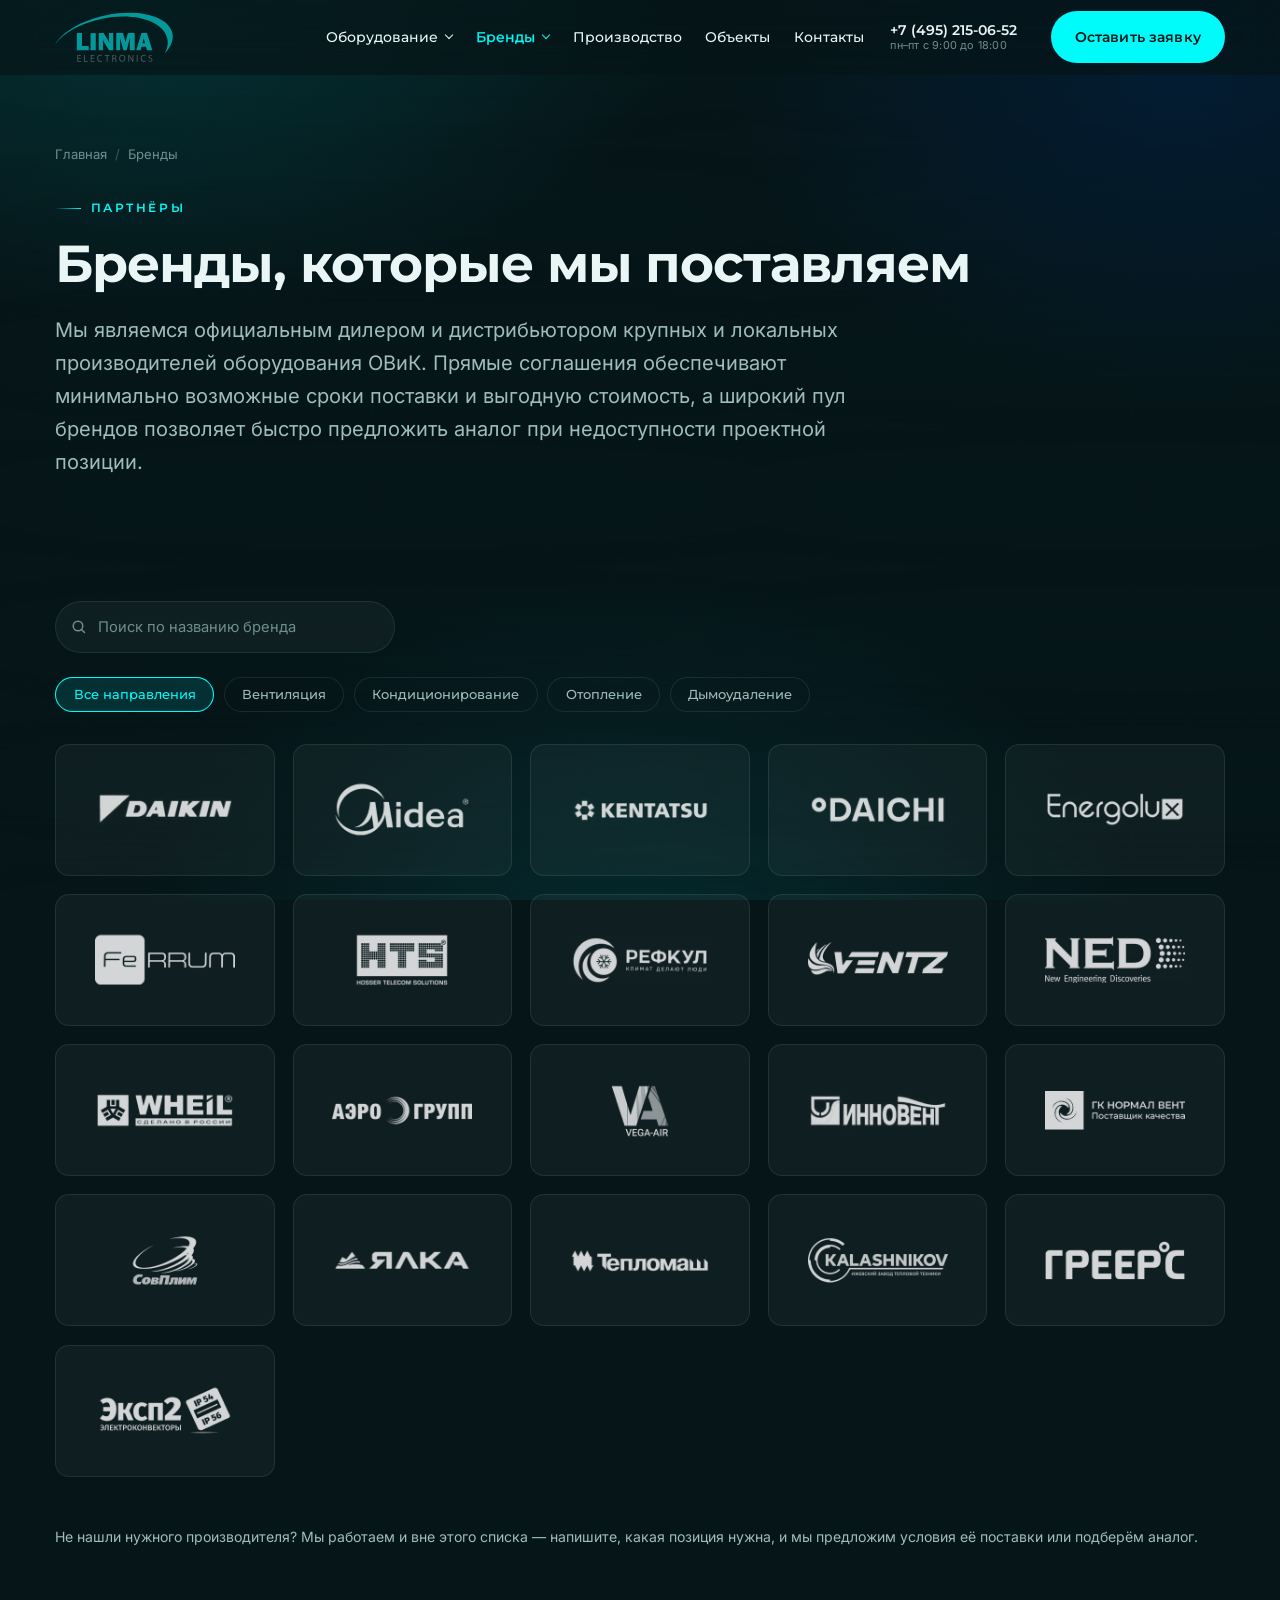
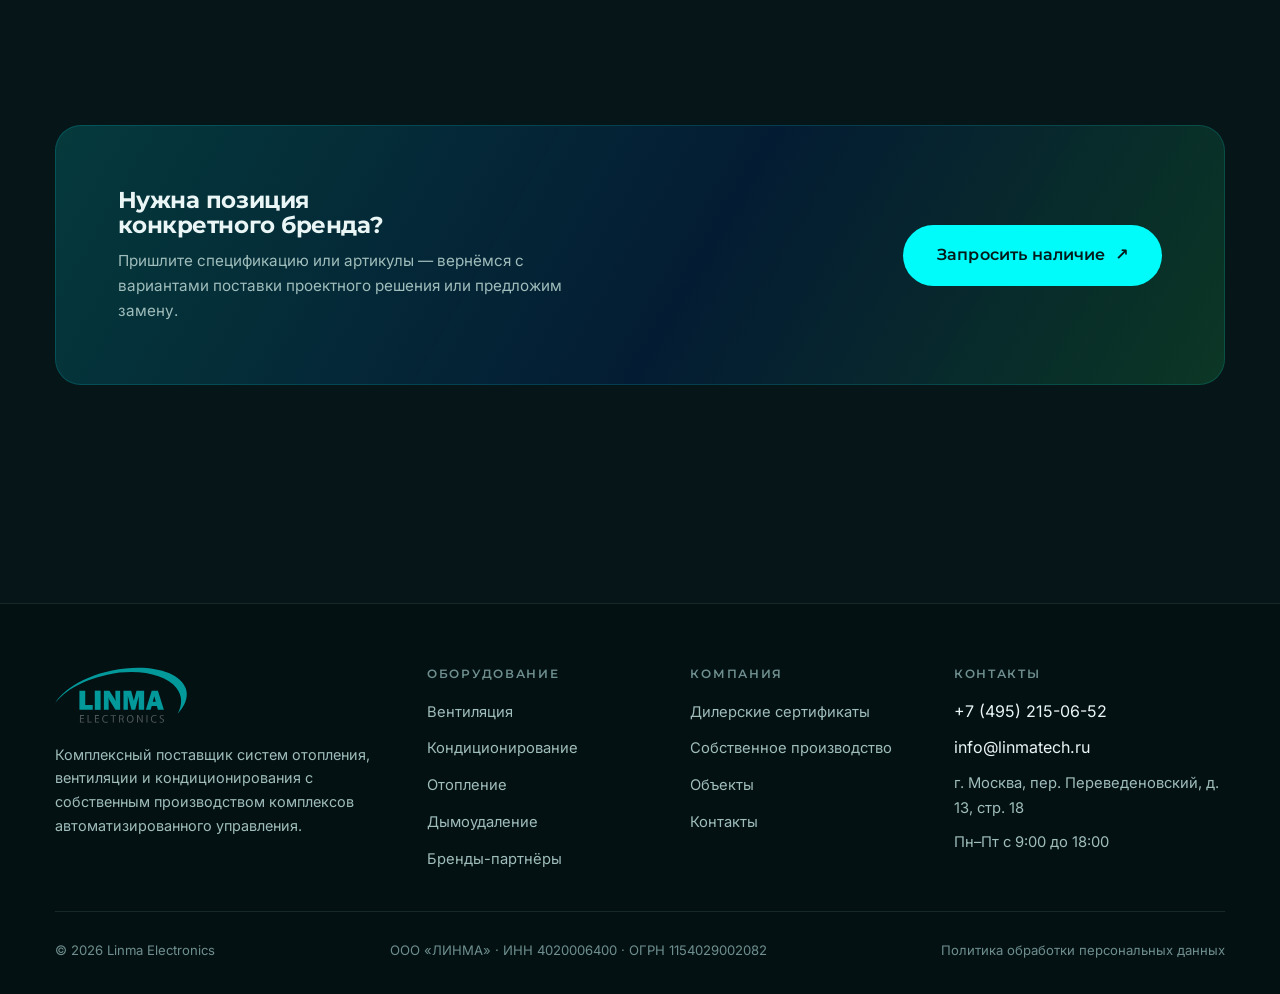
==== commit c2f34896: "Телефон и почта — статичный текст, не кликабельные ссылки По просьбе владельца: номер телефона и адр" ====
--- a/brands.html
+++ b/brands.html
@@ -60,15 +60,15 @@
       </ul>
       <div class="nav-mobile-cta">
         <a class="btn btn--block" href="contacts.html#request">Оставить заявку</a>
-        <a class="btn btn--ghost btn--block" href="tel:+74952150652">+7 (495) 215-06-52</a>
+        <span class="nav-mobile-phone">+7 (495) 215-06-52</span>
       </div>
     </nav>
 
     <div class="header-actions">
-      <a class="header-phone" href="tel:+74952150652">
+      <span class="header-phone">
         <span>+7 (495) 215-06-52</span>
         <small>пн–пт с&nbsp;9:00 до&nbsp;18:00</small>
-      </a>
+      </span>
       <a class="btn" href="contacts.html#request">Оставить заявку</a>
       <button class="burger" type="button" aria-label="Открыть меню" aria-expanded="false" aria-controls="nav">
         <span></span><span></span><span></span>
@@ -171,8 +171,8 @@
       <div class="footer-col">
         <h4>Контакты</h4>
         <ul>
-          <li><a href="tel:+74952150652">+7 (495) 215-06-52</a></li>
-          <li><a href="mailto:info@linmatech.ru">info@linmatech.ru</a></li>
+          <li><span>+7 (495) 215-06-52</span></li>
+          <li><span>info@linmatech.ru</span></li>
           <li class="text-muted" style="font-size:.92rem;">г. Москва, пер. Переведеновский, д. 13, стр. 18</li>
           <li class="text-muted" style="font-size:.92rem;">Пн–Пт с&nbsp;9:00 до&nbsp;18:00</li>
         </ul>
--- a/assets/css/main.css
+++ b/assets/css/main.css
@@ -621,6 +621,8 @@
   .nav-item--has-menu.is-open > .nav-link::after { transform: translateY(1px) rotate(225deg); }
 
   .nav-mobile-cta { margin-top: 1.75rem; display: grid; gap: .75rem; }
+  /* Телефон в мобильном меню — просто текст, не кнопка и не ссылка. */
+  .nav-mobile-phone { text-align: center; font-family: var(--font-head); font-weight: 600; color: var(--text-muted); padding: .35rem 0; }
 }
 @media (min-width: 1000px) { .nav-mobile-cta { display: none; } }
 
@@ -1833,6 +1835,27 @@
    Нужна только в версии сайта на WordPress: плагин оборачивает каждое поле
    в свой <span> и выводит собственные сообщения об ошибках. На статической
    версии этих классов нет, и правила просто не срабатывают. */
+
+/* Служебная разметка, которую прячет стилями сам плагин. Его стили
+   отключены в functions.php (оформление формы своё), поэтому эти три
+   правила приходится повторить здесь — иначе над формой появляется
+   пустая рамка от <fieldset> со скрытыми полями, а под кнопкой —
+   пустая рамка от блока сообщений. */
+.wpcf7 .hidden-fields-container {
+  display: none;
+}
+/* Служебный блок плагина, куда дублируются сообщения об ошибках.
+   На странице не нужен: ошибки и так выводятся под каждым полем. */
+.wpcf7 .screen-reader-response {
+  display: none;
+}
+/* Блок сообщений пустует, пока форму не отправили. */
+.wpcf7-form.init .wpcf7-response-output,
+.wpcf7-form.resetting .wpcf7-response-output,
+.wpcf7-form.submitting .wpcf7-response-output {
+  display: none;
+}
+
 .wpcf7-form-control-wrap { display: block; }
 .wpcf7-not-valid-tip { display: block; margin-top: .45rem; font-size: .78rem; color: #FF9A9A; }
 .field .wpcf7-not-valid { box-shadow: inset 0 0 0 1px #FF6B6B; }
